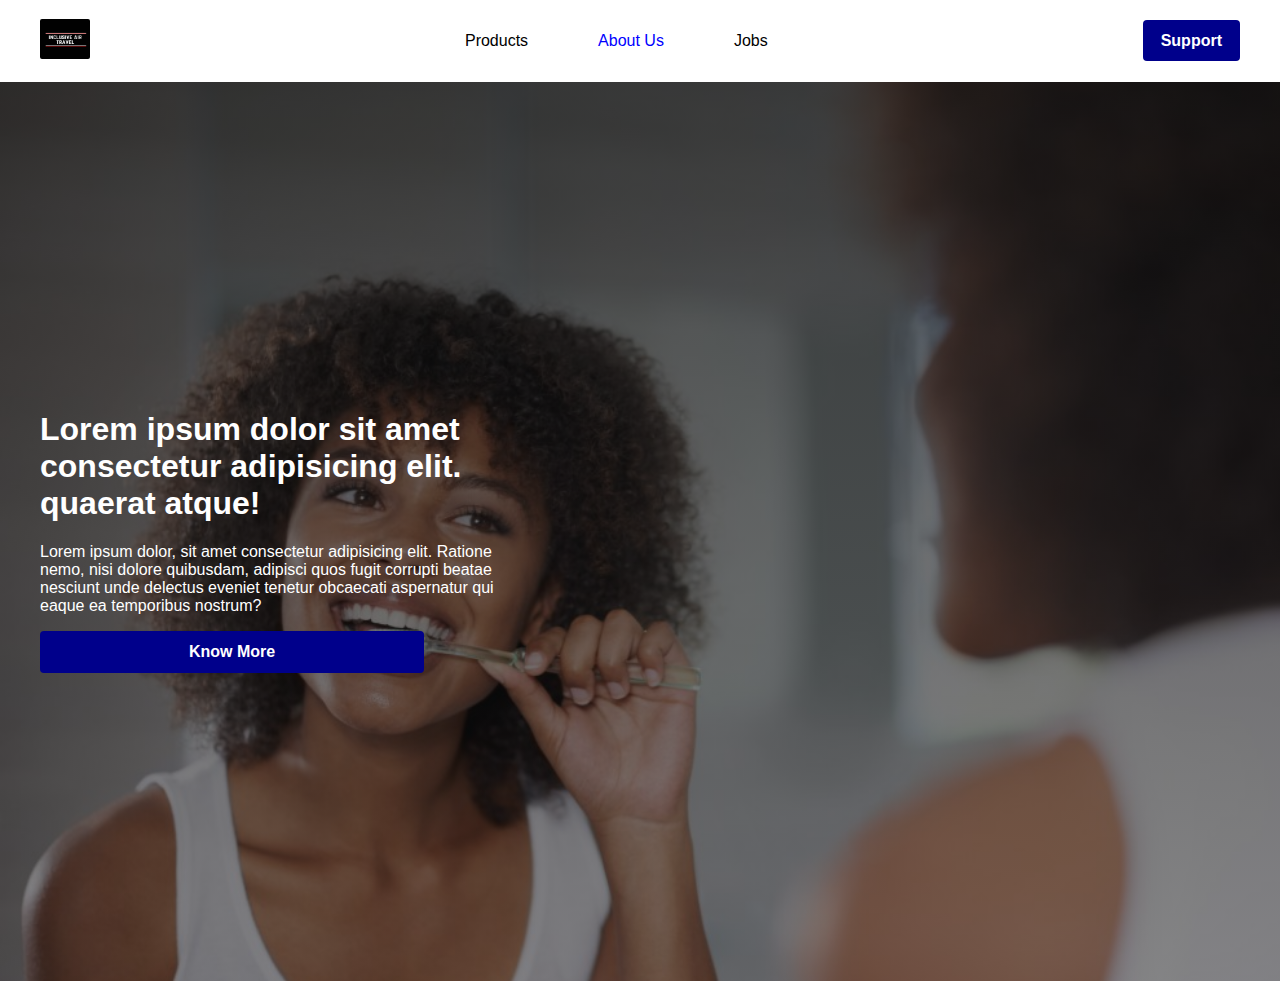
==== about.html @ 03967780 "updated" ====
<!DOCTYPE html>
<html lang="en">
  <head>
    <meta charset="UTF-8" />
    <meta name="viewport" content="width=device-width, initial-scale=1.0" />
    <title>Inclusive Fortress | About Us</title>
    <link rel="stylesheet" href="./asset/css/style.css" />
    <link
      rel="stylesheet"
      href="./asset/font/fontawesome-free-6.4.2-web/css/all.css"
    />
    <link rel="shortcut icon" href="./asset/image/0.jpeg" type="image/x-icon" />
  </head>
  <body>
    <div class="all-content">
      <nav class="">
        <div class="nav max-width">
          <div>
            <a href="./index.html">
              <img src="./asset/image/0.jpeg" alt="Inclusive fotress" />
            </a>
          </div>
          <div class="center-menu">
            <p><a href="./products.html">Products</a></p>
            <p><a href="./about.html" style="color: blue;">About Us</a></p>
            <p><a href="./jobs.html">Jobs</a></p>
          </div>
          <div>
            <a href="./support.html" class="support">Support</a>
          </div>
        </div>
      </nav>
      <div class="border"></div>
      <header class="header heade-about">
        <div class="header-text max-width">
          <div class="text">
            <h1>
              Lorem ipsum dolor sit amet consectetur adipisicing elit. quaerat
              atque!
            </h1>
            <p>
              Lorem ipsum dolor, sit amet consectetur adipisicing elit. Ratione
              nemo, nisi dolore quibusdam, adipisci quos fugit corrupti beatae
              nesciunt unde delectus eveniet tenetur obcaecati aspernatur qui
              eaque ea temporibus nostrum?
            </p>
            <div class="support-text">
              <a href="./about.html">Know More</a>
            </div>
          </div>
        </div>
      </header>
      
    </div>
  </body>
</html>
---- asset/css/style.css ----
* {
  box-sizing: border-box;
}
*::-webkit-scrollbar {
  display: none;
}

body {
  font-family: Arial, Helvetica, sans-serif;
  padding: 0;
  margin: 0;
  font-size: 16px;
}


a {
  color: black;
  text-decoration: none;
}

p,
a,
i,
h5 {
  font-size: 16px;
}

.max-width {
  max-width: 1200px;
  margin: auto;
}

nav {
  background-color: white;
  color: black;
  position: fixed;
  width: 100%;
  z-index: 1000;
}

.nav {
  padding: 16px 0px;
  display: flex;
  align-items: center;
  justify-content: space-between;
}

@media (max-width: 1200px) {
  nav {
    padding: 16px;
  }
}

.border {
  border-bottom: 1px solid rgb(228, 222, 222);
}

nav img {
  width: 50px;
  height: 40px;
  border-radius: 2px;
}

.center-menu {
  display: flex;
  gap: 70px;
}

.center-menu a:active {
  color: blueviolet;
}

.support {
  background-color: darkblue;
  color: white;
  padding: 12px 18px;
  font-weight: bold;
  border-radius: 4px;
}

.header {
  background-image: linear-gradient(
      rgba(15, 15, 15, 0.7),
      rgba(13, 13, 14, 0.5)
    ),
    url(../image/teeth.jpeg);
  height: 100vh;
  width: 100%;
  background-repeat: no-repeat;
  background-size: cover;
  background-position: center;
  margin-top: 80px;
  display: flex;
  align-items: center;
}

.header-job {
  background-image: linear-gradient(
      rgba(15, 15, 15, 0.7),
      rgba(13, 13, 14, 0.5)
    ),
    url(../image/job-header.webp);
}
.header-about {
  background-image: linear-gradient(
      rgba(15, 15, 15, 0.7),
      rgba(13, 13, 14, 0.5)
    ),
    url(../image/about-us-background.jpg);
}

/*  */
.header-container {
  position: relative;
  overflow: hidden;
  height: 100vh;
}

.header-support{
    background-image: linear-gradient(
      rgba(15, 15, 15, 0.7),
      rgba(13, 13, 14, 0.5)
    ),
    url(../image/contact.jpg);
}

.header-img-product {
  width: 400%; /* Set the width to accommodate all images */
  display: flex;
  overflow: hidden;
  animation: slide 40s linear infinite; /* Adjust the duration as needed */
}

.header-img-product img {
  flex: 1;
  width: 100%;
}

@keyframes slide {
  0% {
    transform: translateX(0);
  }
  100% {
    transform: translateX(-100%); /* Slide the width of all images */
  }
}
.why-inclusive{
    background-color: white;
    padding: 20px;
}

.header-text-product {
  position: fixed;
  top: 0;
  width: 100%;
  background: linear-gradient(rgba(0, 0, 0, 0.5), rgba(0, 0, 0, 0.5));
  padding: 20px;
  height: 100vh;
  display: flex;
  align-items: center;
}

.text-product {
  width: 40%;
  color: white;
}

/*  */
.header-text {
  color: white;
}

.text {
  width: 40%;
}

.support-text {
  background-color: darkblue;
  padding: 12px;
  width: 80%;
  font-weight: bold;
  border-radius: 4px;
  text-align: center;
}

.support-text a {
  color: white;
}

.our-product {
  text-align: center;
}

.image-describe-why {
  width: 100%;
  display: flex;
  justify-content: space-around;
}

.image-describe-why img {
  object-fit: contain;
  width: 300px;
  border-radius: 4px;
}

.see-more a {
  border-bottom: 1px solid darkblue;
}

.see-more {
  text-align: center;
}



.globe{
    display: flex;
    align-items: center;
}

.deliver-accross-globe{
    /* background-color: #f5ecfd; */
     background-image: linear-gradient(
      rgba(15, 15, 15, 0.7),
      rgba(13, 13, 14, 0.5)
    ),
    url(../image/GLOBE.jpg);
    background-position: center;
    background-repeat: no-repeat;
    height: 70vh;
    background-size: contain;
    display: flex;
}

.country{
    display: flex;
    justify-content: end;
    padding: 20px;
    width: auto;
}

.text-home{
    margin: auto;
    background: linear-gradient(rgba(235, 243, 251 ,.3), rgb(235 ,243 ,251 ,.5));
    padding: 13px;
}
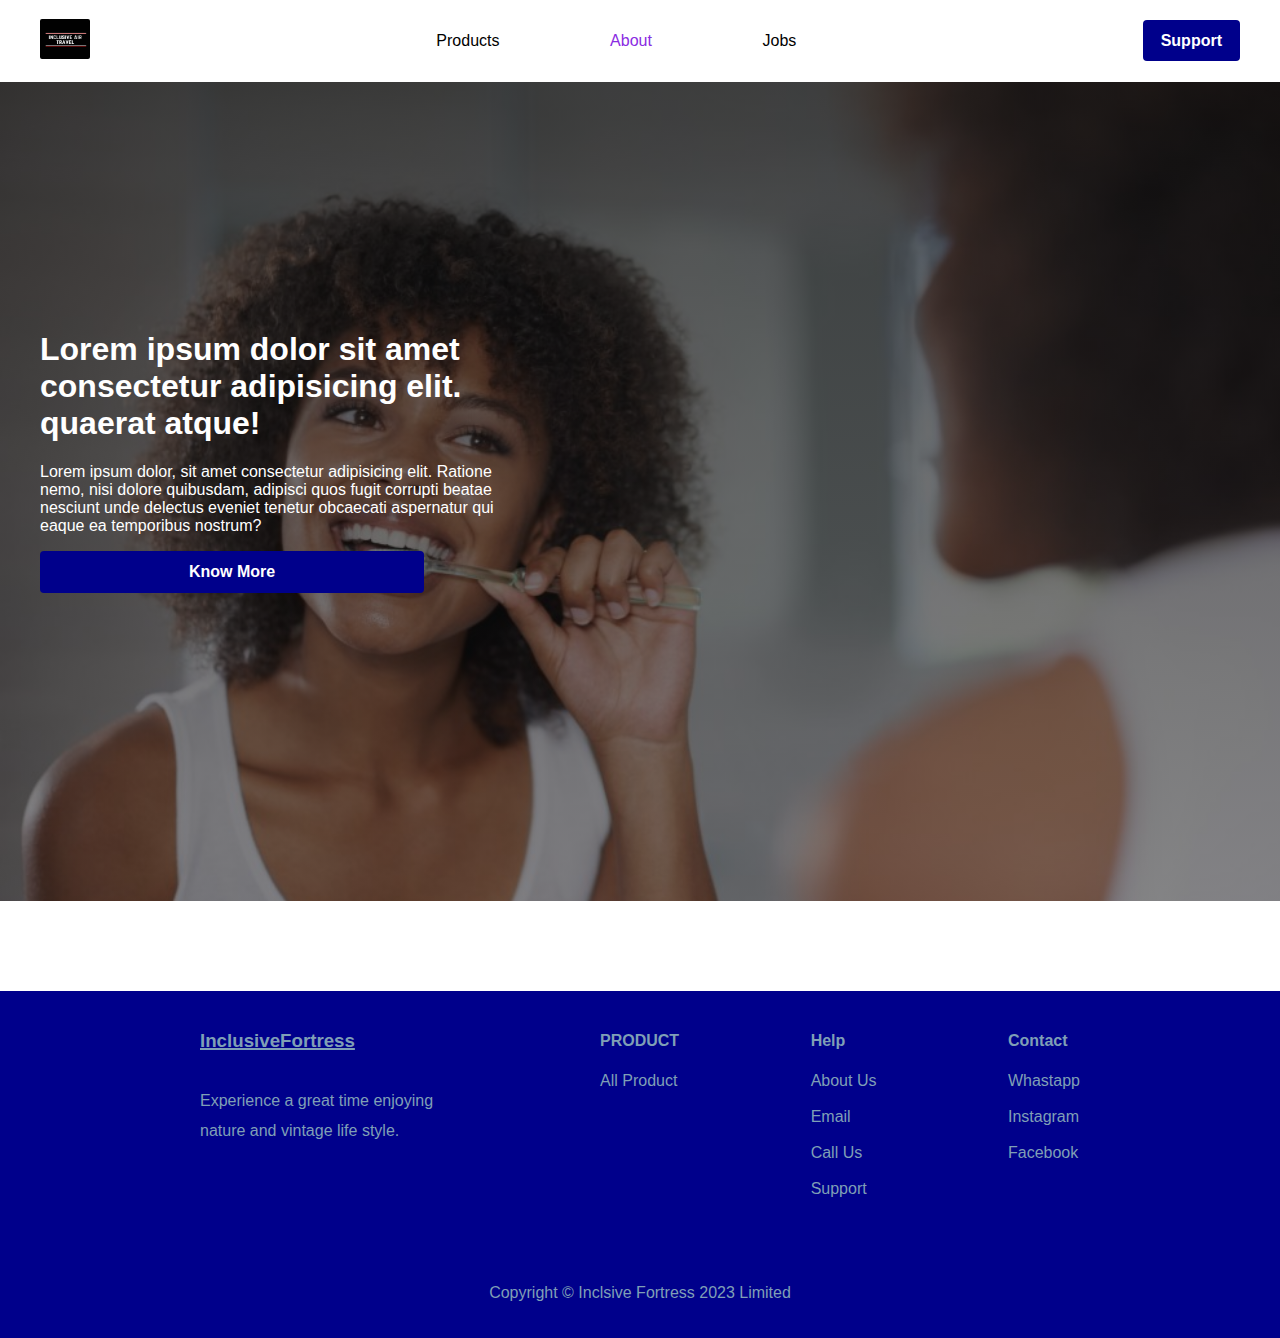
==== commit a3d58d79: "updated" ====
--- a/about.html
+++ b/about.html
@@ -15,21 +15,50 @@
     <div class="all-content">
       <nav class="">
         <div class="nav max-width">
-          <div>
+         <div >
             <a href="./index.html">
               <img src="./asset/image/0.jpeg" alt="Inclusive fotress" />
             </a>
           </div>
           <div class="center-menu">
             <p><a href="./products.html">Products</a></p>
-            <p><a href="./about.html" style="color: blue;">About Us</a></p>
+            <p><a href="./about.html" style="color: blueviolet;">About</a></p>
             <p><a href="./jobs.html">Jobs</a></p>
           </div>
           <div>
-            <a href="./support.html" class="support">Support</a>
+            <a href="./support.html" class="support" >Support</a>
           </div>
         </div>
       </nav>
+
+      <div class="mobile-header">
+          <div >
+            <a href="./index.html">
+              <img src="./asset/image/0.jpeg" alt="Inclusive fotress" />
+            </a>
+          </div>
+          <span class="fa-solid fa-bars bar"></span>
+      </div>
+      <div class="mobile-nav">
+         <div class="nav-home-cancel">
+          <div >
+            <a href="./index.html">
+              <img src="./asset/image/0.jpeg" alt="Inclusive fotress" />
+            </a>
+          </div>
+          <span class="fa-solid fa-x cancel"></span>
+          </div>
+         <div class="mobile-center-nav">
+            <p><a href="./products.html">Products</a></p>
+            <p><a href="./about.html">About</a></p>
+            <p><a href="./jobs.html">Jobs</a></p>
+        </div>
+        <div class="mobile-support-btn">
+           <a href="./support.html" class="mobile-support">Support</a>
+        </div>
+      </div>
+      </div>
+
       <div class="border"></div>
       <header class="header heade-about">
         <div class="header-text max-width">
@@ -52,5 +81,58 @@
       </header>
       
     </div>
+
+
+    <!-- this is where you can start working from -->
+    <!-- footer -->
+
+    <footer>
+
+                <div class="footer max-width">
+                    <div class="footer1">
+                        <div class="join">
+                            <h3>Inclusive</h3>
+                            <h3 class="color">Fortress</h3>
+                        </div>
+                        <p>Experience a great time enjoying nature and vintage life style.</p>
+                    </div>
+
+                    <div class="footer2">
+                        <div class="footer-home">
+                            <h4>PRODUCT</h4>
+                            <a href="./products.html">All Product</a>
+                            
+                        </div>
+
+                        <div class="footer-company">
+                            <h4>Help</h4>
+                            <a href="./about.html">About Us</a><br>
+                            <a href="mailto:inclusivefortress@gmail.com">Email</a>
+                            <br>
+                            <a href="tel:+2349031594924">Call Us</a>
+                            <br>
+                            <a href="./support.html">Support</a>
+                        </div>
+
+                        <div class="footer-help">
+                          <h4>Contact</h4>
+                            <a href="https://wa.me/+2348026897080">Whastapp</a>
+                            <br>
+                            <a href="https://www.instagram.com/inclusivefortresslimited">Instagram</a>
+                            <br>
+                            <a href="https://www.facebook.com/profile.php?id=61550619932590&mibextid=ZbWKwL">Facebook</a>
+                            <br>
+                        </div>
+                    </div>
+
+                </div>
+
+                <div class="social-footer">
+                    <p>Copyright © Inclsive Fortress 2023 Limited</p>
+                </div>
+
+        </div>
+    </footer>
+    <script src="./asset/js/app.js"></script>
   </body>
 </html>
--- a/asset/css/style.css
+++ b/asset/css/style.css
@@ -11,7 +11,6 @@
   margin: 0;
   font-size: 16px;
 }
-
 
 a {
   color: black;
@@ -45,10 +44,22 @@
   justify-content: space-between;
 }
 
-@media (max-width: 1200px) {
-  nav {
-    padding: 16px;
-  }
+.mobile-header {
+  display: flex;
+  align-items: center;
+  justify-content: space-between;
+  padding: 16px;
+  display: none;
+}
+
+.mobile-header img {
+  width: 40px;
+  height: 30px;
+}
+
+.mobile-header span {
+  font-size: 30px;
+  cursor: pointer;
 }
 
 .border {
@@ -61,9 +72,40 @@
   border-radius: 2px;
 }
 
+.nav-home-cancel img {
+  width: 40px;
+  height: 40px;
+}
+
+.cancel {
+  cursor: pointer;
+  font-size: 30px;
+  color: white;
+}
+
+.nav-home-cancel {
+  display: flex;
+  align-items: center;
+  justify-content: space-between;
+}
+
+.mobile-center-nav {
+  text-align: center;
+  line-height: 5;
+}
+
+.mobile-support-btn {
+  background-color: white;
+  color: black;
+  padding: 12px;
+  text-align: center;
+  font-weight: bold;
+}
+
 .center-menu {
   display: flex;
-  gap: 70px;
+  width: 30%;
+  justify-content: space-between;
 }
 
 .center-menu a:active {
@@ -89,7 +131,7 @@
   background-repeat: no-repeat;
   background-size: cover;
   background-position: center;
-  margin-top: 80px;
+  /* margin-top: 80px; */
   display: flex;
   align-items: center;
 }
@@ -116,8 +158,8 @@
   height: 100vh;
 }
 
-.header-support{
-    background-image: linear-gradient(
+.header-support {
+  background-image: linear-gradient(
       rgba(15, 15, 15, 0.7),
       rgba(13, 13, 14, 0.5)
     ),
@@ -125,7 +167,7 @@
 }
 
 .header-img-product {
-  width: 400%; /* Set the width to accommodate all images */
+  width: 400%;
   display: flex;
   overflow: hidden;
   animation: slide 40s linear infinite; /* Adjust the duration as needed */
@@ -144,13 +186,13 @@
     transform: translateX(-100%); /* Slide the width of all images */
   }
 }
-.why-inclusive{
-    background-color: white;
-    padding: 20px;
+.why-inclusive {
+  background-color: white;
+  padding: 20px;
 }
 
 .header-text-product {
-  position: fixed;
+  position: absolute;
   top: 0;
   width: 100%;
   background: linear-gradient(rgba(0, 0, 0, 0.5), rgba(0, 0, 0, 0.5));
@@ -172,6 +214,10 @@
 
 .text {
   width: 40%;
+}
+
+.mobile-nav{
+  display: none;
 }
 
 .support-text {
@@ -211,36 +257,196 @@
   text-align: center;
 }
 
-
-
-.globe{
-    display: flex;
-    align-items: center;
-}
-
-.deliver-accross-globe{
-    /* background-color: #f5ecfd; */
-     background-image: linear-gradient(
+.globe {
+  display: flex;
+  align-items: center;
+}
+
+.deliver-accross-globe {
+  /* background-color: #f5ecfd; */
+  background-image: linear-gradient(
       rgba(15, 15, 15, 0.7),
       rgba(13, 13, 14, 0.5)
     ),
     url(../image/GLOBE.jpg);
-    background-position: center;
-    background-repeat: no-repeat;
-    height: 70vh;
-    background-size: contain;
+  background-position: center;
+  background-repeat: no-repeat;
+  height: 70vh;
+  background-size: contain;
+  display: flex;
+}
+
+.country {
+  display: flex;
+  justify-content: end;
+  padding: 20px;
+  width: auto;
+}
+
+.text-home {
+  margin: auto;
+  background: linear-gradient(
+    rgba(235, 243, 251, 0.3),
+    rgb(235, 243, 251, 0.5)
+  );
+  padding: 13px;
+}
+
+/* footer */
+footer {
+  padding: 20px;
+  background-color: darkblue;
+  margin-top: 90px;
+  color: #7f9fb6;
+}
+
+footer a {
+  color: #7f9fb6;
+}
+
+.join {
+  display: flex;
+}
+
+.join h3 {
+  text-decoration: underline 2px;
+}
+
+.footer1 {
+  width: 20%;
+}
+
+.footer1 p {
+  line-height: 30px;
+}
+
+.footer-home {
+  display: flex;
+  flex-direction: column;
+}
+
+.footer-company {
+  display: flex;
+  flex-direction: column;
+}
+
+.footer-help {
+  display: flex;
+  flex-direction: column;
+}
+
+.footer2 {
+  display: flex;
+  width: 40%;
+  justify-content: space-between;
+}
+
+.footer {
+  display: flex;
+  justify-content: space-evenly;
+}
+
+.socio-footer {
+  width: 15%;
+  display: flex;
+  justify-content: space-between;
+}
+
+img {
+  transition: all 1s ease-in-out;
+}
+
+img:hover {
+  transform: scale(1.1);
+}
+
+.social-footer {
+  display: flex;
+  justify-content: center;
+  margin-top: 70px;
+  align-items: center;
+  flex-direction: column;
+}
+
+.social-footer a span {
+  color: #ebb583;
+}
+
+@media (max-width: 991px) {
+  .footer1 p {
+    text-align: center;
+  }
+  .footer {
+    flex-direction: column;
+    align-items: center;
+    justify-content: space-between;
+  }
+
+  .footer2 {
+    width: 100%;
+    justify-content: space-evenly;
+  }
+
+  .footer1 {
+    width: 100%;
+    align-items: center;
     display: flex;
-}
-
-.country{
+    flex-direction: column;
+  }
+
+  .socio-footer {
+    width: 20%;
+  }
+
+  .mobile-nav {
+    background-color: blueviolet;
+    padding: 16px;
+    height: 100vh;
+    position: fixed;
+    width: 100%;
+    z-index: 1000;
+    top: 0;
+    display: none;
+  }
+
+  nav {
+    display: none;
+  }
+
+  .mobile-header {
     display: flex;
-    justify-content: end;
-    padding: 20px;
-    width: auto;
-}
-
-.text-home{
-    margin: auto;
-    background: linear-gradient(rgba(235, 243, 251 ,.3), rgb(235 ,243 ,251 ,.5));
-    padding: 13px;
-}+  }
+
+  .text,
+  .text-home,
+  .text-product {
+    width: 100%;
+    padding: 6px;
+  }
+
+  .image-describe-why img {
+    width: 100%;
+  }
+
+  .image-describe-why {
+    display: flex;
+    justify-content: center;
+    flex-direction: column;
+    gap: 16px;
+  }
+
+  .header{
+    height: auto;
+    padding: 6px;
+  }
+  .header-img-product{
+    /* display: none; */
+    animation: slide 10s linear infinite;
+  }
+}
+
+@media (max-width: 1200px) {
+  nav {
+    padding: 16px;
+  }
+}
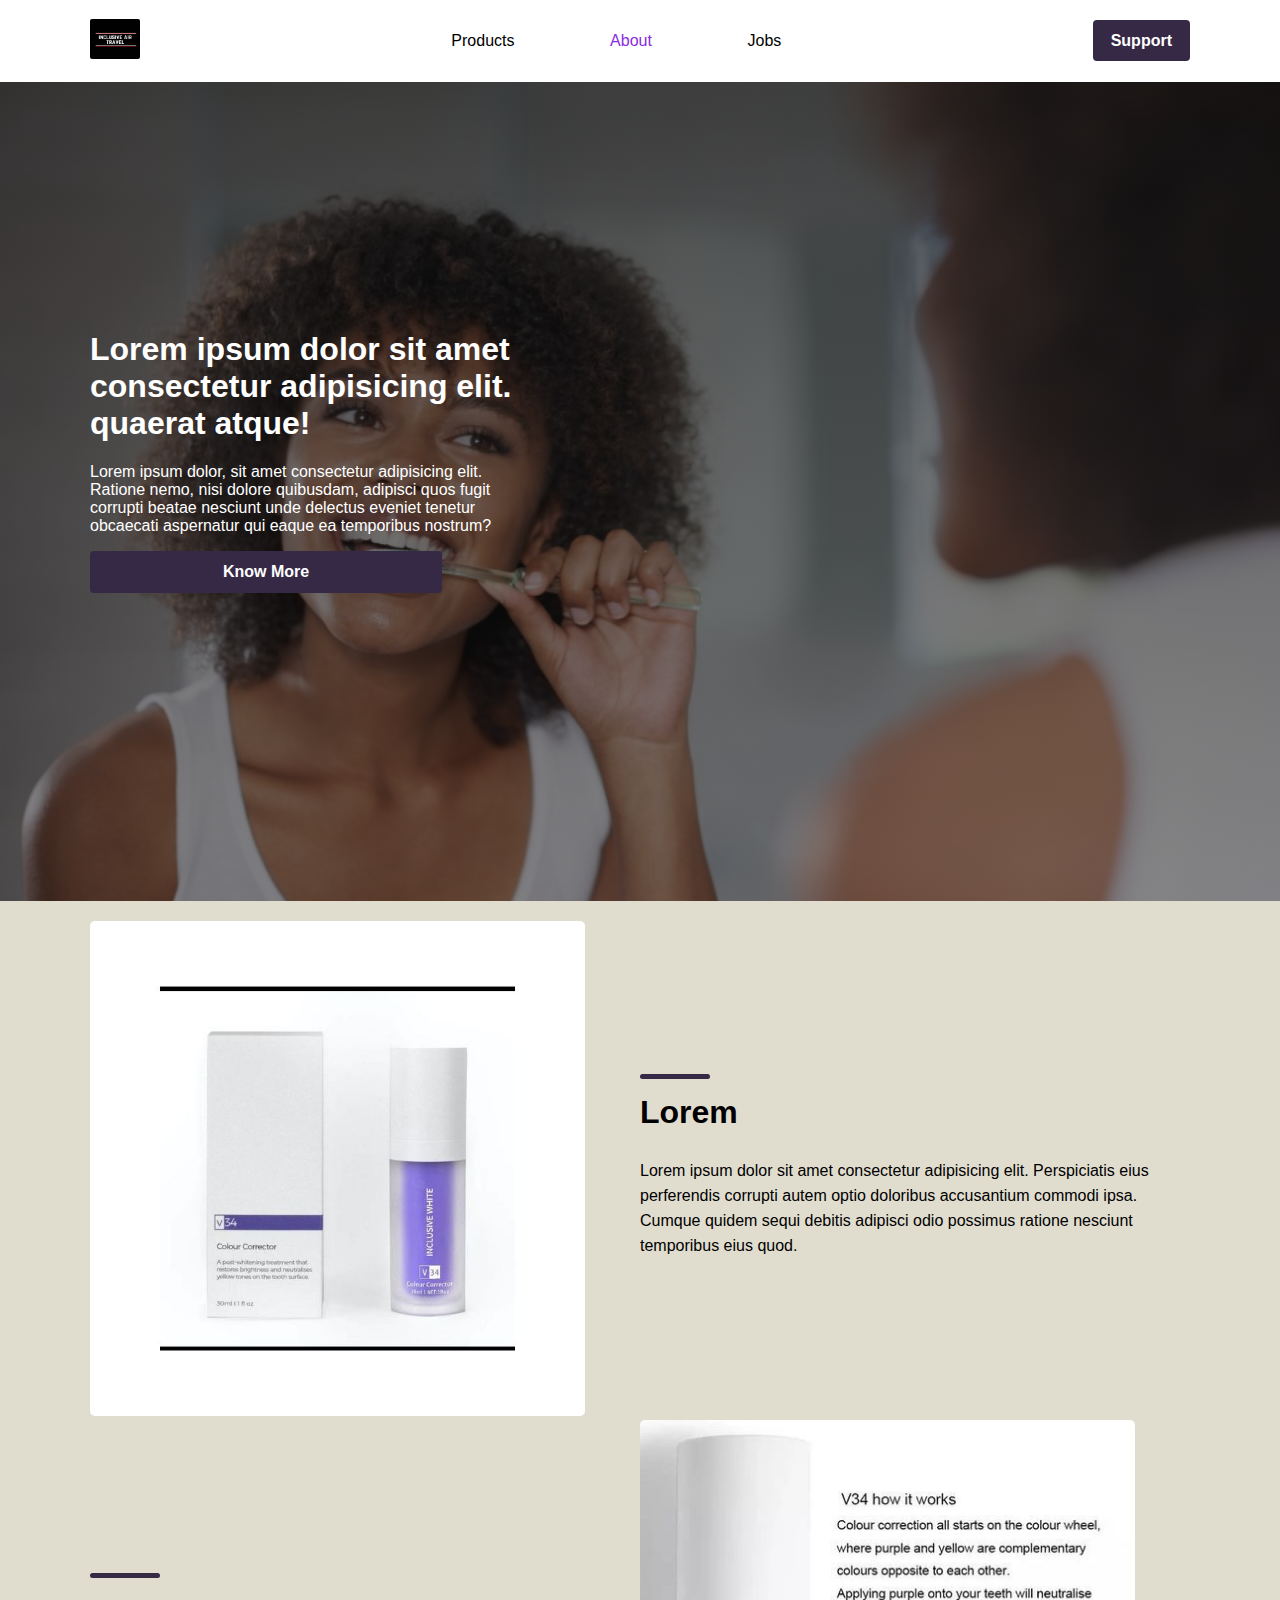
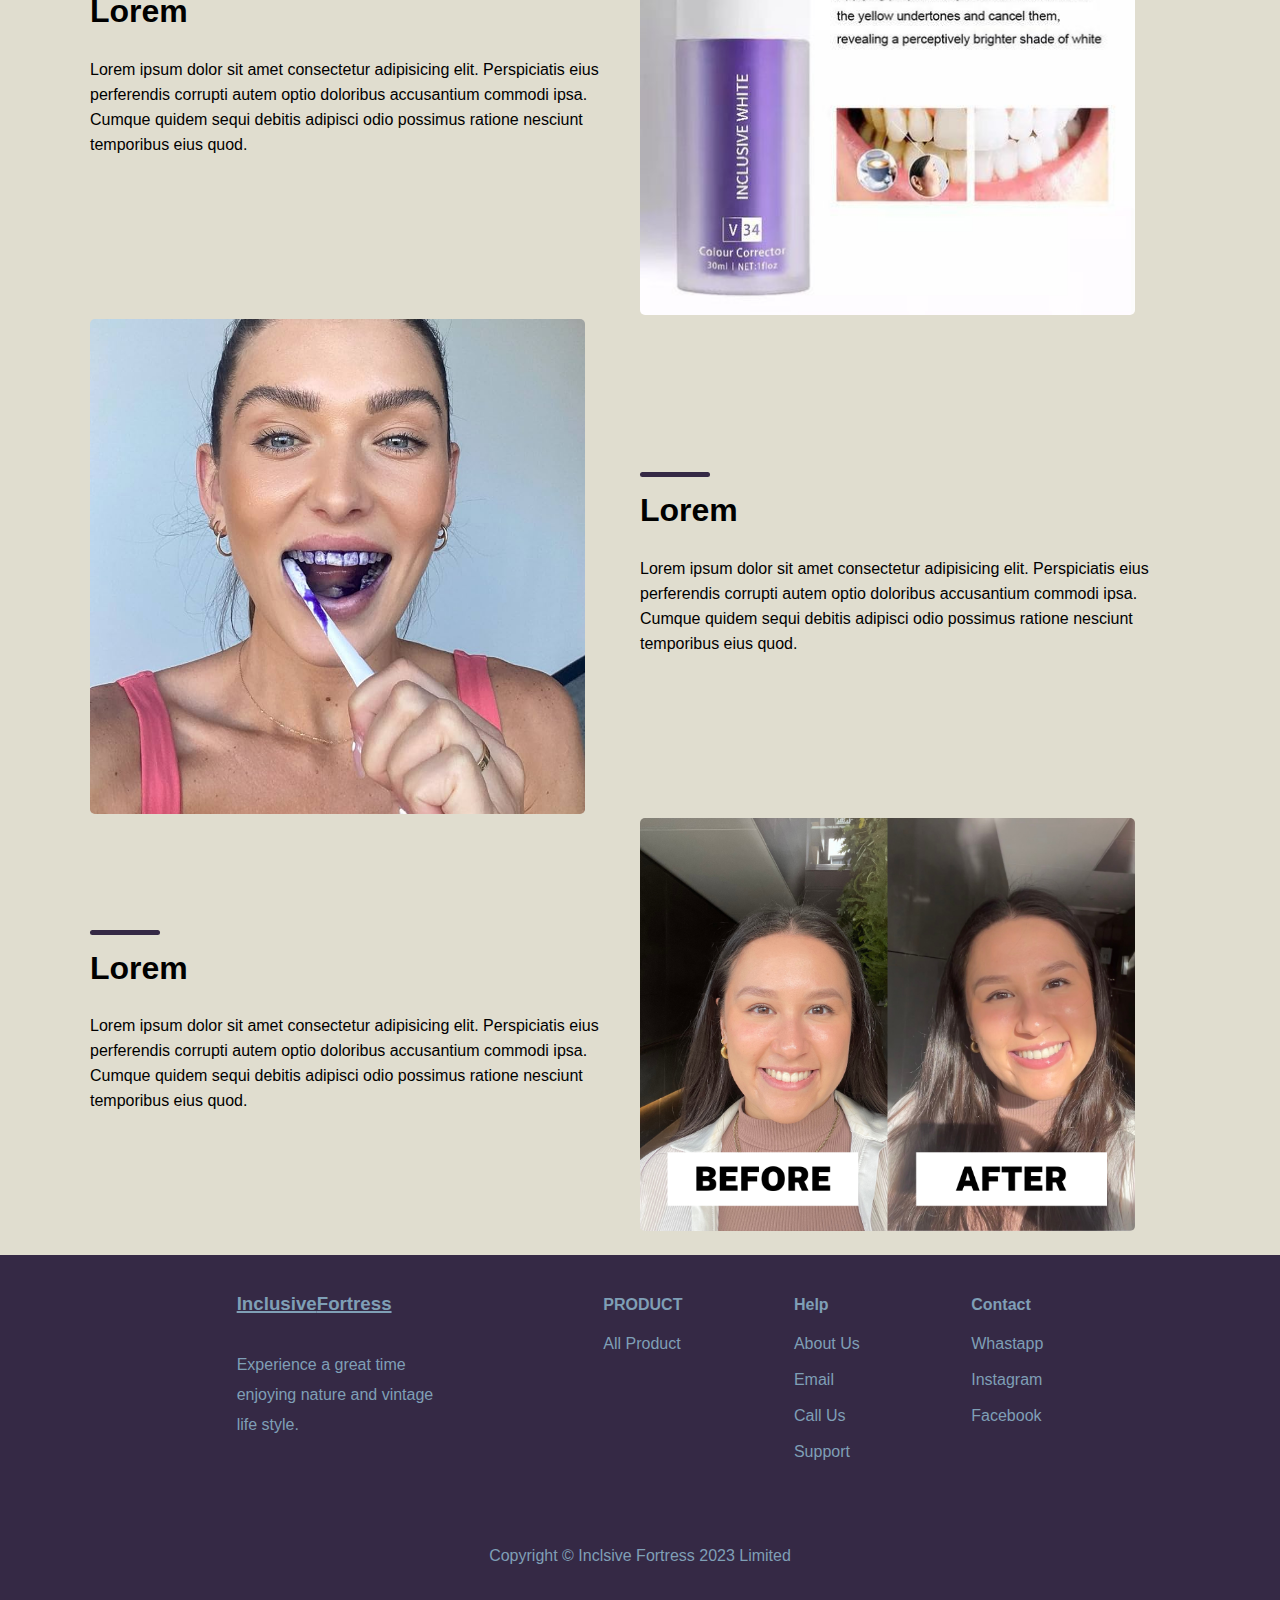
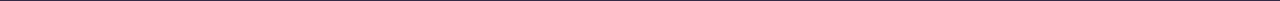
==== commit b9d4433c: "Merge pull request #7 from Somtochukwu21/master" ====
--- a/about.html
+++ b/about.html
@@ -1,138 +1,196 @@
 <!DOCTYPE html>
 <html lang="en">
-  <head>
-    <meta charset="UTF-8" />
-    <meta name="viewport" content="width=device-width, initial-scale=1.0" />
-    <title>Inclusive Fortress | About Us</title>
-    <link rel="stylesheet" href="./asset/css/style.css" />
-    <link
-      rel="stylesheet"
-      href="./asset/font/fontawesome-free-6.4.2-web/css/all.css"
-    />
-    <link rel="shortcut icon" href="./asset/image/0.jpeg" type="image/x-icon" />
-  </head>
-  <body>
-    <div class="all-content">
-      <nav class="">
-        <div class="nav max-width">
-         <div >
-            <a href="./index.html">
-              <img src="./asset/image/0.jpeg" alt="Inclusive fotress" />
-            </a>
-          </div>
-          <div class="center-menu">
-            <p><a href="./products.html">Products</a></p>
-            <p><a href="./about.html" style="color: blueviolet;">About</a></p>
-            <p><a href="./jobs.html">Jobs</a></p>
-          </div>
-          <div>
-            <a href="./support.html" class="support" >Support</a>
-          </div>
+
+<head>
+  <meta charset="UTF-8" />
+  <meta name="viewport" content="width=device-width, initial-scale=1.0" />
+  <title>Inclusive Fortress | About Us</title>
+  <link rel="stylesheet" href="./asset/css/style.css" />
+  <link rel="stylesheet" href="./asset/css/products.css" />
+  <link rel="stylesheet" href="./asset/font/fontawesome-free-6.4.2-web/css/all.css" />
+  <link rel="shortcut icon" href="./asset/image/0.jpeg" type="image/x-icon" />
+</head>
+
+<body>
+  <div class="all-content">
+    <nav class="">
+      <div class="nav max-width">
+        <div>
+          <a href="./index.html">
+            <img src="./asset/image/0.jpeg" alt="Inclusive fotress" />
+          </a>
         </div>
-      </nav>
-
-      <div class="mobile-header">
-          <div >
-            <a href="./index.html">
-              <img src="./asset/image/0.jpeg" alt="Inclusive fotress" />
-            </a>
-          </div>
-          <span class="fa-solid fa-bars bar"></span>
-      </div>
-      <div class="mobile-nav">
-         <div class="nav-home-cancel">
-          <div >
-            <a href="./index.html">
-              <img src="./asset/image/0.jpeg" alt="Inclusive fotress" />
-            </a>
-          </div>
-          <span class="fa-solid fa-x cancel"></span>
-          </div>
-         <div class="mobile-center-nav">
-            <p><a href="./products.html">Products</a></p>
-            <p><a href="./about.html">About</a></p>
-            <p><a href="./jobs.html">Jobs</a></p>
+        <div class="center-menu">
+          <p><a href="./products.html">Products</a></p>
+          <p><a href="./about.html" style="color: blueviolet;">About</a></p>
+          <p><a href="./jobs.html">Jobs</a></p>
         </div>
-        <div class="mobile-support-btn">
-           <a href="./support.html" class="mobile-support">Support</a>
+        <div>
+          <a href="./support.html" class="support">Support</a>
         </div>
       </div>
+    </nav>
+
+    <div class="mobile-header">
+      <div>
+        <a href="./index.html">
+          <img src="./asset/image/0.jpeg" alt="Inclusive fotress" />
+        </a>
+      </div>
+      <span class="fa-solid fa-bars bar"></span>
+    </div>
+    <div class="mobile-nav">
+      <div class="nav-home-cancel">
+        <div>
+          <a href="./index.html">
+            <img src="./asset/image/0.jpeg" alt="Inclusive fotress" />
+          </a>
+        </div>
+        <span class="fa-solid fa-x cancel"></span>
+      </div>
+      <div class="mobile-center-nav">
+        <p><a href="./products.html">Products</a></p>
+        <p><a href="./about.html">About</a></p>
+        <p><a href="./jobs.html">Jobs</a></p>
+      </div>
+      <div class="mobile-support-btn">
+        <a href="./support.html" class="mobile-support">Support</a>
+      </div>
+    </div>
+  </div>
+
+  <div class="border"></div>
+  <header class="header heade-about">
+    <div class="header-text max-width">
+      <div class="text">
+        <h1>
+          Lorem ipsum dolor sit amet consectetur adipisicing elit. quaerat
+          atque!
+        </h1>
+        <p>
+          Lorem ipsum dolor, sit amet consectetur adipisicing elit. Ratione
+          nemo, nisi dolore quibusdam, adipisci quos fugit corrupti beatae
+          nesciunt unde delectus eveniet tenetur obcaecati aspernatur qui
+          eaque ea temporibus nostrum?
+        </p>
+        <div class="support-text">
+          <a href="./about.html">Know More</a>
+        </div>
+      </div>
+    </div>
+  </header>
+
+  </div>
+
+  <main class="product-content-wrapper">
+    <div class="max-width flex-up">
+
+      <section class=" product-content-1">
+        <div class="product-image"><img src="./asset/image/2.jpg" width="100px" height="100px"></div>
+        <div class="product-descr">
+          <div class="product-title-wrapper">
+            <h2 class="product-title">Lorem</h2>
+            <div class="product-div"></div>
+          </div>
+          <p>Lorem ipsum dolor sit amet consectetur adipisicing elit. Perspiciatis eius perferendis corrupti autem optio
+            doloribus accusantium commodi ipsa. Cumque quidem sequi debitis adipisci odio possimus ratione nesciunt
+            temporibus eius quod.</p>
+        </div>
+      </section>
+
+      <section class="product-content-1 change-order">
+        <div class="product-descr">
+          <div class="product-title-wrapper">
+            <h2 class="product-title">Lorem</h2>
+            <div class="product-div"></div>
+          </div>
+          <p>Lorem ipsum dolor sit amet consectetur adipisicing elit. Perspiciatis eius perferendis corrupti autem optio
+            doloribus accusantium commodi ipsa. Cumque quidem sequi debitis adipisci odio possimus ratione nesciunt
+            temporibus eius quod.</p>
+    
+        </div>
+        <div class="product-image"><img src="./asset/image/1.jpg" width="100px" height="100px"></div>
+      </section>
+
+      <section class=" product-content-1">
+        <div class="product-image"><img src="./asset/image/3.jpg" width="100px" height="100px"></div>
+        <div class="product-descr">
+          <div class="product-title-wrapper">
+            <h2 class="product-title">Lorem</h2>
+            <div class="product-div"></div>
+          </div>
+          <p>Lorem ipsum dolor sit amet consectetur adipisicing elit. Perspiciatis eius perferendis corrupti autem optio
+            doloribus accusantium commodi ipsa. Cumque quidem sequi debitis adipisci odio possimus ratione nesciunt
+            temporibus eius quod.</p>
+    
+        </div>
+      </section>
+
+      <section class=" product-content-1 change-order">
+        <div class="product-descr">
+          <div class="product-title-wrapper">
+            <h2 class="product-title">Lorem</h2>
+            <div class="product-div"></div>
+          </div>
+          <p>Lorem ipsum dolor sit amet consectetur adipisicing elit. Perspiciatis eius perferendis corrupti autem optio
+            doloribus accusantium commodi ipsa. Cumque quidem sequi debitis adipisci odio possimus ratione nesciunt
+            temporibus eius quod.</p>
+    
+        </div>
+        <div class="product-image"><img src="./asset/image/4.png" width="100px" height="100px"></div>
+      </section>
+    </div>
+  </main>
+  <!-- footer -->
+
+  <footer>
+
+    <div class="footer max-width">
+      <div class="footer1">
+        <div class="join">
+          <h3>Inclusive</h3>
+          <h3 class="color">Fortress</h3>
+        </div>
+        <p>Experience a great time enjoying nature and vintage life style.</p>
       </div>
 
-      <div class="border"></div>
-      <header class="header heade-about">
-        <div class="header-text max-width">
-          <div class="text">
-            <h1>
-              Lorem ipsum dolor sit amet consectetur adipisicing elit. quaerat
-              atque!
-            </h1>
-            <p>
-              Lorem ipsum dolor, sit amet consectetur adipisicing elit. Ratione
-              nemo, nisi dolore quibusdam, adipisci quos fugit corrupti beatae
-              nesciunt unde delectus eveniet tenetur obcaecati aspernatur qui
-              eaque ea temporibus nostrum?
-            </p>
-            <div class="support-text">
-              <a href="./about.html">Know More</a>
-            </div>
-          </div>
+      <div class="footer2">
+        <div class="footer-home">
+          <h4>PRODUCT</h4>
+          <a href="./products.html">All Product</a>
+
         </div>
-      </header>
-      
+
+        <div class="footer-company">
+          <h4>Help</h4>
+          <a href="./about.html">About Us</a><br>
+          <a href="mailto:inclusivefortress@gmail.com">Email</a>
+          <br>
+          <a href="tel:+2349031594924">Call Us</a>
+          <br>
+          <a href="./support.html">Support</a>
+        </div>
+
+        <div class="footer-help">
+          <h4>Contact</h4>
+          <a href="https://wa.me/+2348026897080">Whastapp</a>
+          <br>
+          <a href="https://www.instagram.com/inclusivefortresslimited">Instagram</a>
+          <br>
+          <a href="https://www.facebook.com/profile.php?id=61550619932590&mibextid=ZbWKwL">Facebook</a>
+          <br>
+        </div>
+      </div>
+
     </div>
 
+    <div class="social-footer">
+      <p>Copyright © Inclsive Fortress 2023 Limited</p>
+    </div>
 
-    <!-- this is where you can start working from -->
-    <!-- footer -->
+    </div>
+  </footer>
+  <script src="./asset/js/app.js"></script>
+</body>
 
-    <footer>
-
-                <div class="footer max-width">
-                    <div class="footer1">
-                        <div class="join">
-                            <h3>Inclusive</h3>
-                            <h3 class="color">Fortress</h3>
-                        </div>
-                        <p>Experience a great time enjoying nature and vintage life style.</p>
-                    </div>
-
-                    <div class="footer2">
-                        <div class="footer-home">
-                            <h4>PRODUCT</h4>
-                            <a href="./products.html">All Product</a>
-                            
-                        </div>
-
-                        <div class="footer-company">
-                            <h4>Help</h4>
-                            <a href="./about.html">About Us</a><br>
-                            <a href="mailto:inclusivefortress@gmail.com">Email</a>
-                            <br>
-                            <a href="tel:+2349031594924">Call Us</a>
-                            <br>
-                            <a href="./support.html">Support</a>
-                        </div>
-
-                        <div class="footer-help">
-                          <h4>Contact</h4>
-                            <a href="https://wa.me/+2348026897080">Whastapp</a>
-                            <br>
-                            <a href="https://www.instagram.com/inclusivefortresslimited">Instagram</a>
-                            <br>
-                            <a href="https://www.facebook.com/profile.php?id=61550619932590&mibextid=ZbWKwL">Facebook</a>
-                            <br>
-                        </div>
-                    </div>
-
-                </div>
-
-                <div class="social-footer">
-                    <p>Copyright © Inclsive Fortress 2023 Limited</p>
-                </div>
-
-        </div>
-    </footer>
-    <script src="./asset/js/app.js"></script>
-  </body>
-</html>
+</html>--- a/asset/css/style.css
+++ b/asset/css/style.css
@@ -1,9 +1,12 @@
 * {
   box-sizing: border-box;
 }
+
 *::-webkit-scrollbar {
   display: none;
 }
+
+/* #A393BF try this on  active links */
 
 body {
   font-family: Arial, Helvetica, sans-serif;
@@ -25,7 +28,7 @@
 }
 
 .max-width {
-  max-width: 1200px;
+  max-width: 1100px;
   margin: auto;
 }
 
@@ -113,7 +116,7 @@
 }
 
 .support {
-  background-color: darkblue;
+  background-color: #352945;
   color: white;
   padding: 12px 18px;
   font-weight: bold;
@@ -121,10 +124,8 @@
 }
 
 .header {
-  background-image: linear-gradient(
-      rgba(15, 15, 15, 0.7),
-      rgba(13, 13, 14, 0.5)
-    ),
+  background-image: linear-gradient(rgba(15, 15, 15, 0.7),
+      rgba(13, 13, 14, 0.5)),
     url(../image/teeth.jpeg);
   height: 100vh;
   width: 100%;
@@ -137,17 +138,14 @@
 }
 
 .header-job {
-  background-image: linear-gradient(
-      rgba(15, 15, 15, 0.7),
-      rgba(13, 13, 14, 0.5)
-    ),
+  background-image: linear-gradient(rgba(15, 15, 15, 0.7),
+      rgba(13, 13, 14, 0.5)),
     url(../image/job-header.webp);
 }
+
 .header-about {
-  background-image: linear-gradient(
-      rgba(15, 15, 15, 0.7),
-      rgba(13, 13, 14, 0.5)
-    ),
+  background-image: linear-gradient(rgba(15, 15, 15, 0.7),
+      rgba(13, 13, 14, 0.5)),
     url(../image/about-us-background.jpg);
 }
 
@@ -159,10 +157,8 @@
 }
 
 .header-support {
-  background-image: linear-gradient(
-      rgba(15, 15, 15, 0.7),
-      rgba(13, 13, 14, 0.5)
-    ),
+  background-image: linear-gradient(rgba(15, 15, 15, 0.7),
+      rgba(13, 13, 14, 0.5)),
     url(../image/contact.jpg);
 }
 
@@ -170,7 +166,8 @@
   width: 400%;
   display: flex;
   overflow: hidden;
-  animation: slide 40s linear infinite; /* Adjust the duration as needed */
+  animation: slide 40s linear infinite;
+  /* Adjust the duration as needed */
 }
 
 .header-img-product img {
@@ -182,10 +179,13 @@
   0% {
     transform: translateX(0);
   }
+
   100% {
-    transform: translateX(-100%); /* Slide the width of all images */
-  }
-}
+    transform: translateX(-100%);
+    /* Slide the width of all images */
+  }
+}
+
 .why-inclusive {
   background-color: white;
   padding: 20px;
@@ -216,12 +216,12 @@
   width: 40%;
 }
 
-.mobile-nav{
+.mobile-nav {
   display: none;
 }
 
 .support-text {
-  background-color: darkblue;
+  background-color: #352945;
   padding: 12px;
   width: 80%;
   font-weight: bold;
@@ -250,7 +250,7 @@
 }
 
 .see-more a {
-  border-bottom: 1px solid darkblue;
+  border-bottom: 1px solid #352945;
 }
 
 .see-more {
@@ -264,10 +264,8 @@
 
 .deliver-accross-globe {
   /* background-color: #f5ecfd; */
-  background-image: linear-gradient(
-      rgba(15, 15, 15, 0.7),
-      rgba(13, 13, 14, 0.5)
-    ),
+  background-image: linear-gradient(rgba(15, 15, 15, 0.7),
+      rgba(13, 13, 14, 0.5)),
     url(../image/GLOBE.jpg);
   background-position: center;
   background-repeat: no-repeat;
@@ -285,10 +283,8 @@
 
 .text-home {
   margin: auto;
-  background: linear-gradient(
-    rgba(235, 243, 251, 0.3),
-    rgb(235, 243, 251, 0.5)
-  );
+  background: linear-gradient(rgba(235, 243, 251, 0.3),
+      rgb(235, 243, 251, 0.5));
   padding: 13px;
 }
 
@@ -296,7 +292,8 @@
 footer {
   padding: 20px;
   background-color: darkblue;
-  margin-top: 90px;
+  padding: 20px;
+  background-color: #352945;
   color: #7f9fb6;
 }
 
@@ -359,6 +356,7 @@
 img:hover {
   transform: scale(1.1);
 }
+
 
 .social-footer {
   display: flex;
@@ -376,6 +374,7 @@
   .footer1 p {
     text-align: center;
   }
+
   .footer {
     flex-direction: column;
     align-items: center;
@@ -399,7 +398,7 @@
   }
 
   .mobile-nav {
-    background-color: blueviolet;
+    background-color: #352945;
     padding: 16px;
     height: 100vh;
     position: fixed;
@@ -409,6 +408,10 @@
     display: none;
   }
 
+  .mobile-center-nav p a {
+    color: white;
+  }
+
   nav {
     display: none;
   }
@@ -435,11 +438,12 @@
     gap: 16px;
   }
 
-  .header{
+  .header {
     height: auto;
     padding: 6px;
   }
-  .header-img-product{
+
+  .header-img-product {
     /* display: none; */
     animation: slide 10s linear infinite;
   }
@@ -449,4 +453,4 @@
   nav {
     padding: 16px;
   }
-}
+}--- a/asset/css/products.css
+++ b/asset/css/products.css
@@ -0,0 +1,96 @@
+.product-content-wrapper {
+  background: #E0DDCF;
+  height: 100%;
+  padding: 40px 0px;
+  width: 100%;
+  padding: 20px;
+}
+
+.product-content-1 {
+  display: flex;
+  flex-flow: column;
+  flex-wrap: wrap;
+  justify-content: space-between;
+}
+
+.product-image {
+  width: 100%;
+}
+
+.product-image > img {
+  width: 100%;
+  height: 100%;
+  border-radius: 5px;
+}
+
+.product-descr {
+  width: 100%;
+}
+
+.product-descr p {
+  line-height: 25px;
+}
+
+.product-title-wrapper {
+  position: relative;
+}
+
+.product-div {
+  position: absolute;
+  top: -20px;
+  background: #352945;
+  border-radius: 5px;
+  height: 5px;
+  width: 70px;
+}
+
+.product-title {
+  font-size: xx-large;
+  font-weight: bold;
+}
+
+.place-order {
+  width: 100%;
+}
+
+.product-content-1:nth-child(even) {
+  flex-flow: column-reverse;
+}
+
+.flex-up {
+  display: flex;
+  flex-direction: column;
+  gap: 40px;
+}
+
+@media (min-width: 900px) {
+  .product-content-1 {
+    align-items: center;
+    flex-flow: row;
+  }
+
+  .product-content-1:nth-child(even) {
+    flex-flow: row;
+  }
+
+  .flex-up {
+gap: 0px;
+  }
+
+  .place-order {
+    width: 150px;
+  }
+
+  .product-image > img {
+    width: 90%;
+    height: 90%;
+  }
+
+  .product-descr {
+    width: 50%;
+  }
+
+  .product-image {
+    width: 50%;
+  }
+}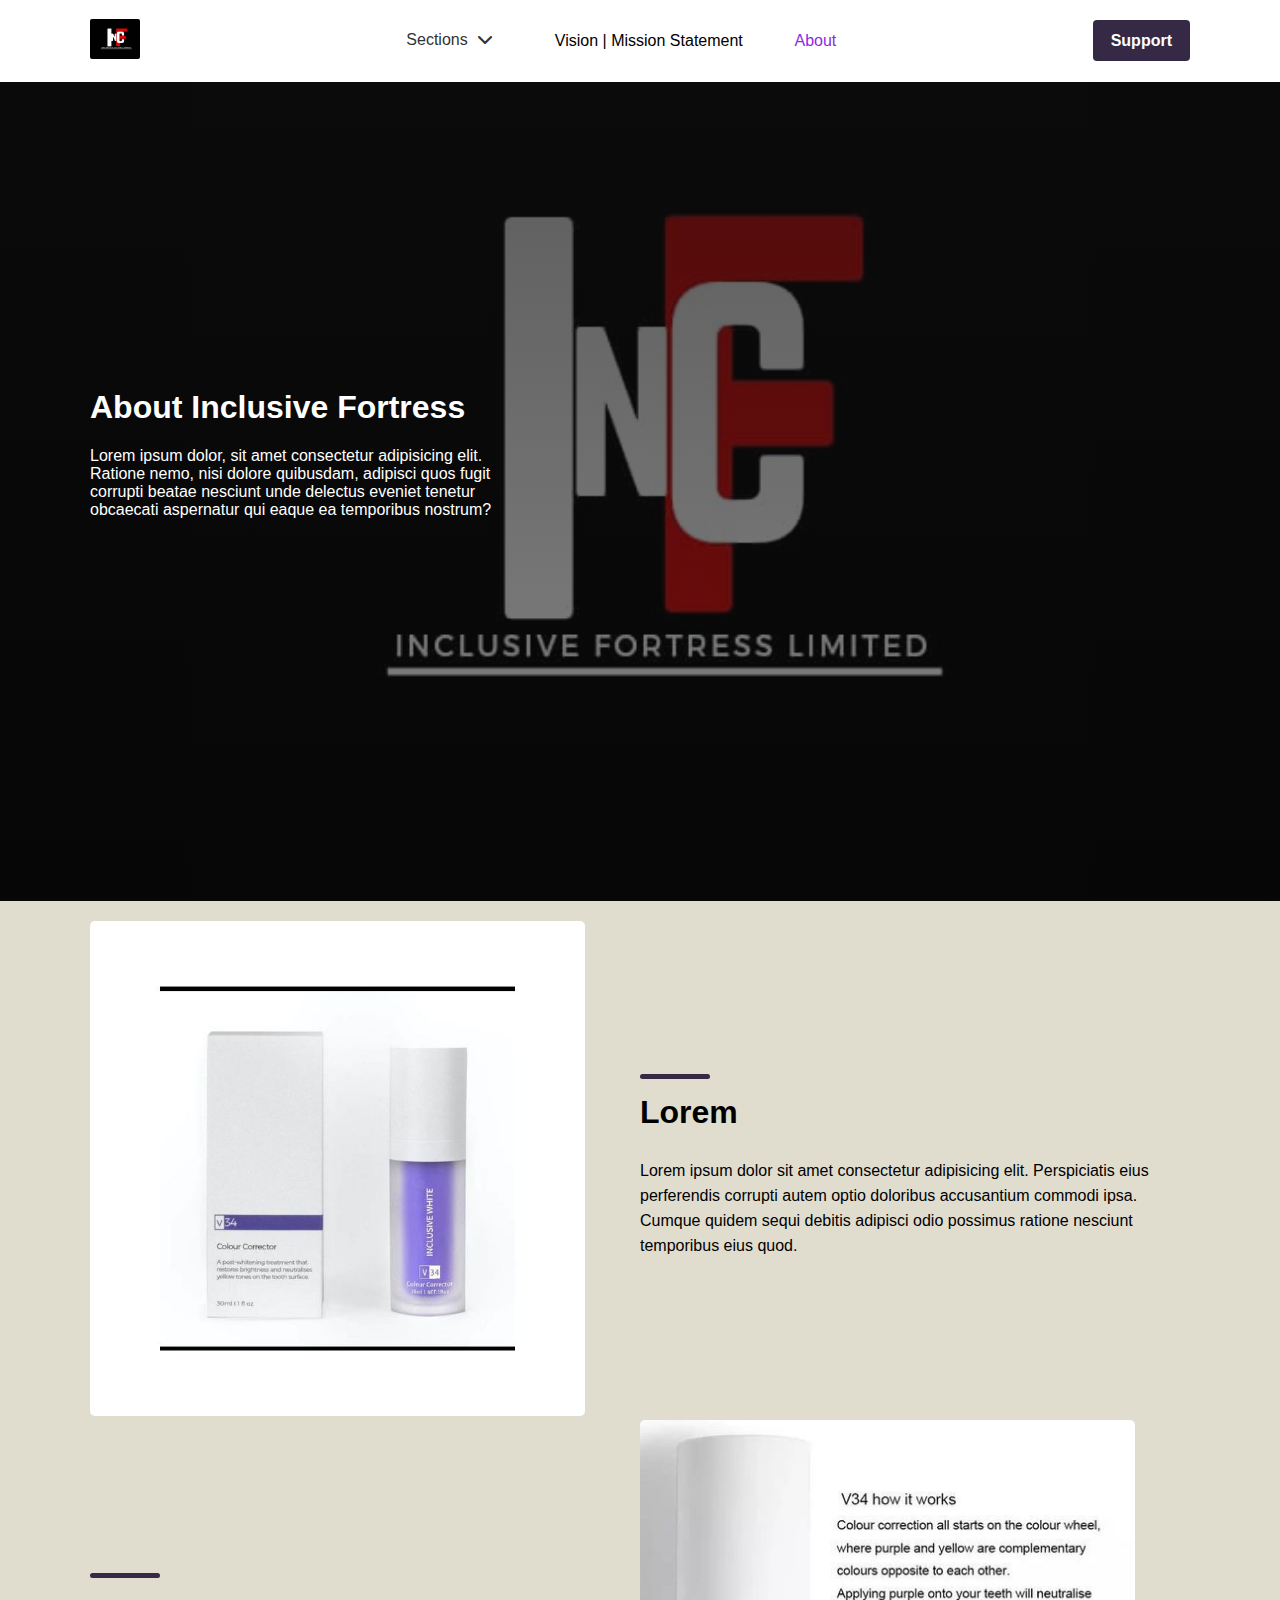
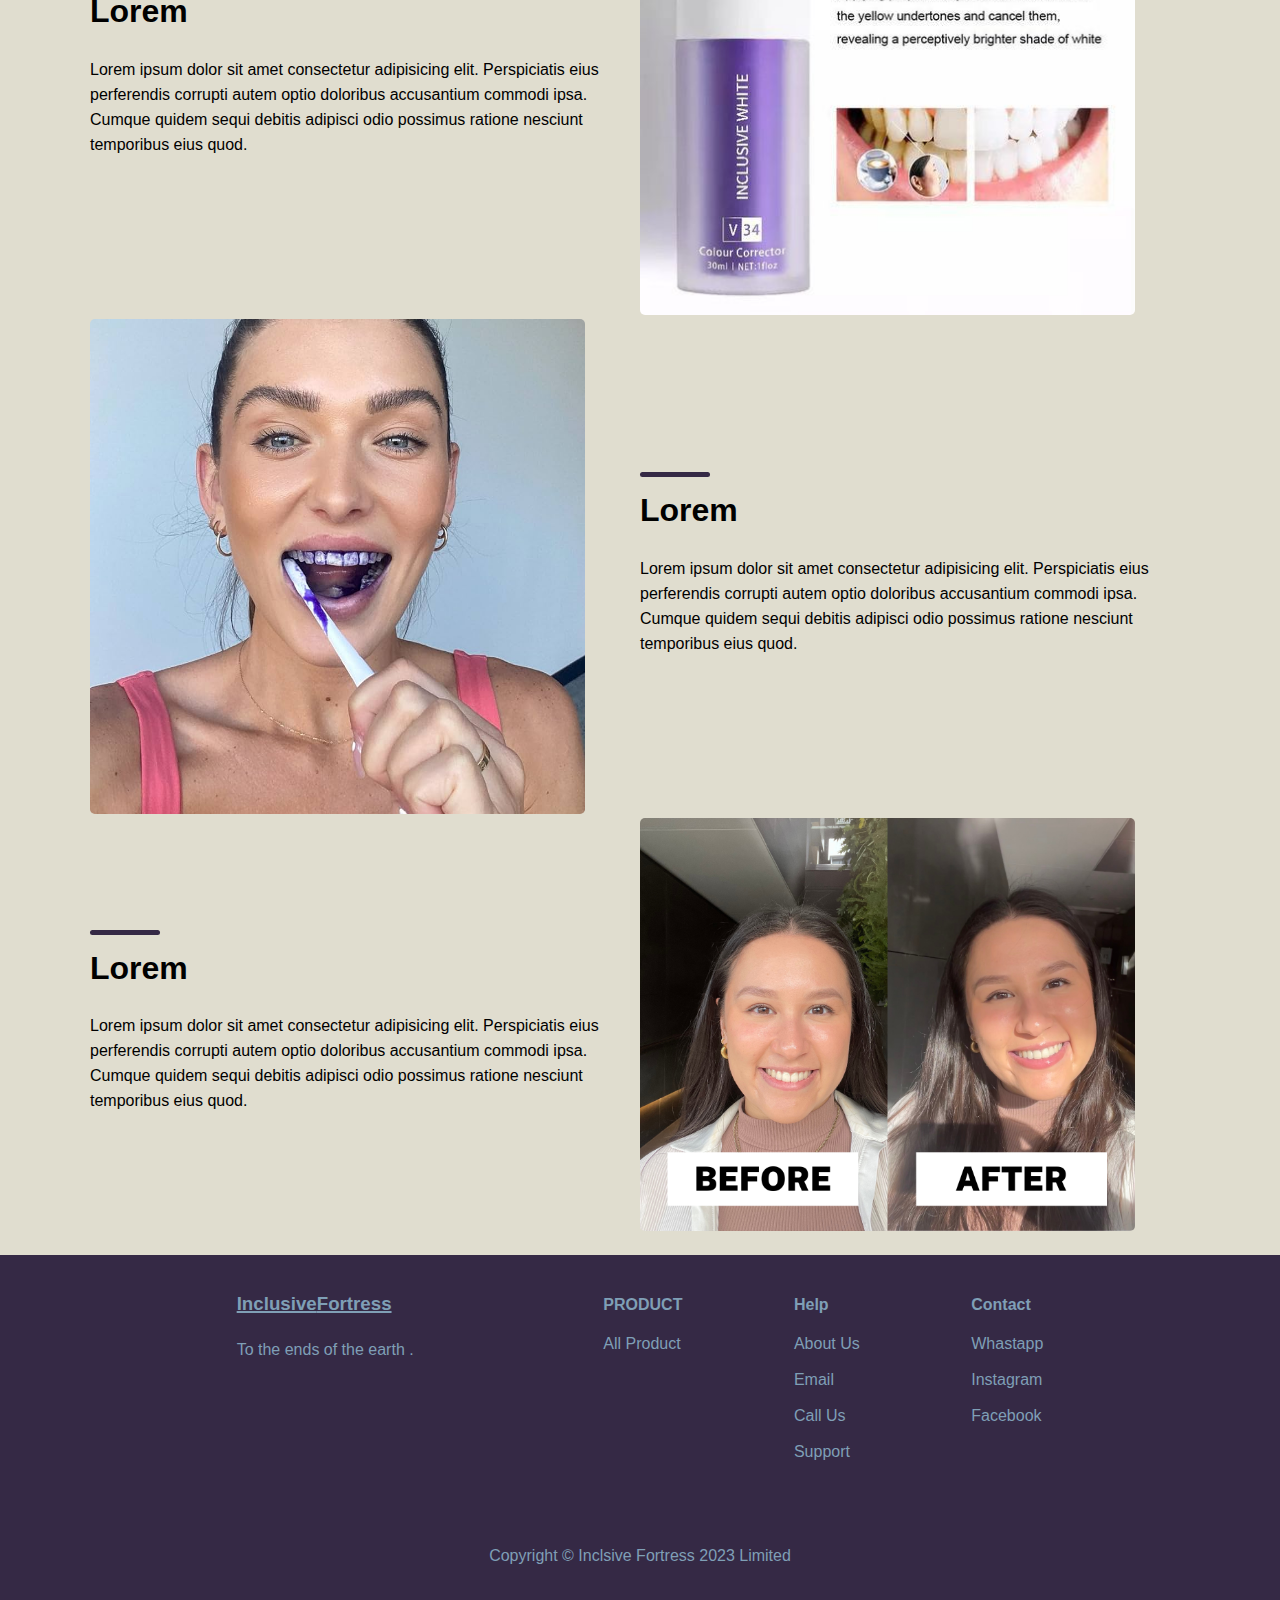
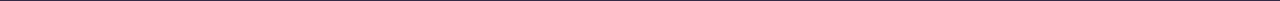
==== commit 11c8f71a: "updated" ====
--- a/about.html
+++ b/about.html
@@ -17,24 +17,34 @@
       <div class="nav max-width">
         <div>
           <a href="./index.html">
-            <img src="./asset/image/0.jpeg" alt="Inclusive fotress" />
+            <img src="./asset/image/inclusive-logo.jpg" alt="Inclusive fotress" />
           </a>
         </div>
         <div class="center-menu">
-          <p><a href="./products.html">Products</a></p>
+          <ul>
+            <li class="dropdown">
+              <a class="dropdown-toggle" href="javascript:void(0);">Sections <i class="fas fa-chevron-down"></i></a>
+              <div class="dropdown-content">
+                <a href="./inclusive-white.html">Inclusive White</a>
+                <a href="./inclusive-air-travel.html">Inclusive Air Travel</a>
+              </div>
+            </li>
+          </ul>
+    
+          <p><a href="./vision.html">Vision | Mission Statement</a></p>
           <p><a href="./about.html" style="color: blueviolet;">About</a></p>
-          <p><a href="./jobs.html">Jobs</a></p>
+    
         </div>
         <div>
           <a href="./support.html" class="support">Support</a>
         </div>
       </div>
     </nav>
-
+    
     <div class="mobile-header">
       <div>
         <a href="./index.html">
-          <img src="./asset/image/0.jpeg" alt="Inclusive fotress" />
+          <img src="./asset/image/inclusive-logo.jpg" alt="Inclusive fotress" />
         </a>
       </div>
       <span class="fa-solid fa-bars bar"></span>
@@ -49,23 +59,34 @@
         <span class="fa-solid fa-x cancel"></span>
       </div>
       <div class="mobile-center-nav">
-        <p><a href="./products.html">Products</a></p>
+        <ul>
+          <li class="mobile-dropdown">
+            <div class="sect">
+              <a class="mobile-dropdown-toggle" href="javascript:void(0);">Sections</a>
+              <i class="fas fa-chevron-down arrow-down"></i>
+            </div>
+            <div class="mobile-dropdown-content">
+              <a href="./inclusive-white.html">Inclusive White</a>
+              <a href="./inclusive-air-travel.html">Inclusive Air Travel</a>
+            </div>
+          </li>
+        </ul>
         <p><a href="./about.html">About</a></p>
-        <p><a href="./jobs.html">Jobs</a></p>
-      </div>
+        <p><a href="./vision.html">Vision And Mission Statement</a></p>
+      </div>
+    
       <div class="mobile-support-btn">
         <a href="./support.html" class="mobile-support">Support</a>
       </div>
     </div>
-  </div>
+    </div>
 
   <div class="border"></div>
   <header class="header heade-about">
     <div class="header-text max-width">
       <div class="text">
         <h1>
-          Lorem ipsum dolor sit amet consectetur adipisicing elit. quaerat
-          atque!
+          About Inclusive Fortress
         </h1>
         <p>
           Lorem ipsum dolor, sit amet consectetur adipisicing elit. Ratione
@@ -73,9 +94,7 @@
           nesciunt unde delectus eveniet tenetur obcaecati aspernatur qui
           eaque ea temporibus nostrum?
         </p>
-        <div class="support-text">
-          <a href="./about.html">Know More</a>
-        </div>
+        
       </div>
     </div>
   </header>
@@ -151,7 +170,7 @@
           <h3>Inclusive</h3>
           <h3 class="color">Fortress</h3>
         </div>
-        <p>Experience a great time enjoying nature and vintage life style.</p>
+        <p>To the ends of the earth .</p>
       </div>
 
       <div class="footer2">
@@ -193,4 +212,6 @@
   <script src="./asset/js/app.js"></script>
 </body>
 
-</html>+  
+</html>
+</html>
--- a/asset/css/style.css
+++ b/asset/css/style.css
@@ -13,6 +13,7 @@
   padding: 0;
   margin: 0;
   font-size: 16px;
+  background-color: #e0ddcf;
 }
 
 a {
@@ -53,6 +54,10 @@
   justify-content: space-between;
   padding: 16px;
   display: none;
+  background-color: white;
+  position: fixed;
+  width: 100%;
+  z-index: 1000;
 }
 
 .mobile-header img {
@@ -66,7 +71,7 @@
 }
 
 .border {
-  border-bottom: 1px solid rgb(228, 222, 222);
+  border-bottom: 1px solid rgb(52, 49, 49);
 }
 
 nav img {
@@ -93,8 +98,40 @@
 }
 
 .mobile-center-nav {
-  text-align: center;
-  line-height: 5;
+  text-align: justify;
+  line-height: 3;
+}
+.mobile-center-nav > * {
+  border-bottom: 1px solid rgb(125, 120, 120);
+}
+
+.mobile-center-nav ul {
+  list-style: none;
+  padding: 0;
+  margin: 0;
+}
+
+.mobile-center-nav ul li a{
+  color: white;
+}
+
+.mobile-dropdown-content{
+  display: flex;
+  flex-direction: column;
+  line-height: 2;
+  display: none;
+  padding-left: 16px;
+  padding-bottom: 6px;
+}
+
+.sect{
+  display: flex;
+  justify-content: space-between;
+  align-items: center;
+}
+
+.sect i{
+  color: white;
 }
 
 .mobile-support-btn {
@@ -107,7 +144,7 @@
 
 .center-menu {
   display: flex;
-  width: 30%;
+  width: 40%;
   justify-content: space-between;
 }
 
@@ -124,28 +161,34 @@
 }
 
 .header {
-  background-image: linear-gradient(rgba(15, 15, 15, 0.7),
-      rgba(13, 13, 14, 0.5)),
-    url(../image/teeth.jpeg);
+  background-image: linear-gradient(
+      rgba(15, 15, 15, 0.7),
+      rgba(13, 13, 14, 0.5)
+    ),
+    url(../image/inclusive-logo.jpg);
   height: 100vh;
   width: 100%;
   background-repeat: no-repeat;
-  background-size: cover;
+  background-color: black;
+  background-size: contain;
   background-position: center;
-  /* margin-top: 80px; */
   display: flex;
   align-items: center;
 }
 
 .header-job {
-  background-image: linear-gradient(rgba(15, 15, 15, 0.7),
-      rgba(13, 13, 14, 0.5)),
+  background-image: linear-gradient(
+      rgba(15, 15, 15, 0.7),
+      rgba(13, 13, 14, 0.5)
+    ),
     url(../image/job-header.webp);
 }
 
 .header-about {
-  background-image: linear-gradient(rgba(15, 15, 15, 0.7),
-      rgba(13, 13, 14, 0.5)),
+  background-image: linear-gradient(
+      rgba(15, 15, 15, 0.7),
+      rgba(13, 13, 14, 0.5)
+    ),
     url(../image/about-us-background.jpg);
 }
 
@@ -157,8 +200,10 @@
 }
 
 .header-support {
-  background-image: linear-gradient(rgba(15, 15, 15, 0.7),
-      rgba(13, 13, 14, 0.5)),
+  background-image: linear-gradient(
+      rgba(15, 15, 15, 0.7),
+      rgba(13, 13, 14, 0.5)
+    ),
     url(../image/contact.jpg);
 }
 
@@ -175,6 +220,54 @@
   width: 100%;
 }
 
+.nav ul {
+  list-style: none;
+  padding: 0;
+  margin: 0;
+}
+
+.nav .dropdown {
+  position: relative;
+  display: inline-block;
+  top: 15px;
+}
+
+.nav .dropdown .dropdown-toggle {
+  text-decoration: none;
+  color: #333;
+  padding: 10px;
+  border-radius: 5px;
+}
+
+.nav .dropdown .dropdown-toggle i {
+  margin-left: 5px;
+}
+
+.nav .dropdown .dropdown-content {
+  display: none;
+  position: absolute;
+  top: 100%;
+  left: 0;
+  background-color: #fff;
+  min-width: 200px;
+  box-shadow: 0px 8px 16px 0px rgba(0, 0, 0, 0.2);
+}
+
+.nav .dropdown .dropdown-content a {
+  display: block;
+  padding: 10px;
+  text-decoration: none;
+  color: #333;
+}
+
+.nav .dropdown:hover .dropdown-content {
+  display: block;
+}
+
+.nav .dropdown.active .dropdown-content {
+  display: block;
+}
+
 @keyframes slide {
   0% {
     transform: translateX(0);
@@ -187,7 +280,6 @@
 }
 
 .why-inclusive {
-  background-color: white;
   padding: 20px;
 }
 
@@ -264,8 +356,10 @@
 
 .deliver-accross-globe {
   /* background-color: #f5ecfd; */
-  background-image: linear-gradient(rgba(15, 15, 15, 0.7),
-      rgba(13, 13, 14, 0.5)),
+  background-image: linear-gradient(
+      rgba(15, 15, 15, 0.7),
+      rgba(13, 13, 14, 0.5)
+    ),
     url(../image/GLOBE.jpg);
   background-position: center;
   background-repeat: no-repeat;
@@ -283,15 +377,16 @@
 
 .text-home {
   margin: auto;
-  background: linear-gradient(rgba(235, 243, 251, 0.3),
-      rgb(235, 243, 251, 0.5));
+  background: linear-gradient(
+    rgba(235, 243, 251, 0.3),
+    rgb(235, 243, 251, 0.5)
+  );
   padding: 13px;
 }
 
 /* footer */
 footer {
   padding: 20px;
-  background-color: darkblue;
   padding: 20px;
   background-color: #352945;
   color: #7f9fb6;
@@ -314,7 +409,7 @@
 }
 
 .footer1 p {
-  line-height: 30px;
+  line-height: 0px;
 }
 
 .footer-home {
@@ -349,15 +444,6 @@
   justify-content: space-between;
 }
 
-img {
-  transition: all 1s ease-in-out;
-}
-
-img:hover {
-  transform: scale(1.1);
-}
-
-
 .social-footer {
   display: flex;
   justify-content: center;
@@ -368,6 +454,102 @@
 
 .social-footer a span {
   color: #ebb583;
+}
+.job {
+  display: flex;
+  flex-direction: column;
+  justify-content: center;
+  padding: 40px;
+}
+
+.no-job {
+  display: flex;
+  align-items: center;
+  justify-content: center;
+  flex-direction: column;
+  margin-top: 50px;
+  color: #352945;
+}
+
+.no-job i {
+  font-size: 30px;
+  color: #352945;
+}
+
+.contact-support {
+  display: flex;
+  flex-direction: row;
+  justify-content: space-between;
+  margin-top: 50px;
+  margin-bottom: 50px;
+}
+
+.box {
+  background-color: white;
+  text-align: black;
+  box-shadow: -6px 17px 30px -16px rgba(112, 104, 104, 1);
+  -webkit-box-shadow: -6px 17px 30px -16px rgba(112, 104, 104, 1);
+  -moz-box-shadow: -6px 17px 30px -16px rgba(112, 104, 104, 1);
+  height: auto;
+  width: 320px;
+  /* line-height: 0; */
+  padding: 12px;
+  border-radius: 6px;
+}
+
+.box i {
+  background-color: #352945;
+  color: white;
+  padding: 16px;
+  border-radius: 50%;
+  font-size: 30px;
+}
+
+.call {
+  display: flex;
+  align-items: center;
+  gap: 2px;
+}
+
+.call a {
+  color: blueviolet;
+}
+
+.email a {
+  color: blueviolet;
+}
+
+.social-icon {
+  display: flex;
+  gap: 6px;
+}
+.social-icon .fa-facebook {
+  background-color: blueviolet;
+  color: white;
+  padding: 4px;
+  font-size: 25px;
+  border-radius: 4px;
+}
+
+.social-icon .fa-instagram {
+  background-color: red;
+  color: white;
+  padding: 4px;
+  font-size: 25px;
+  border-radius: 4px;
+}
+
+.social-icon .fa-whatsapp {
+  background-color: green;
+  color: white;
+  padding: 4px;
+  font-size: 25px;
+  border-radius: 4px;
+}
+
+.support-contact-side {
+  padding-bottom: 20px;
+  padding-top: 20px;
 }
 
 @media (max-width: 991px) {
@@ -438,14 +620,40 @@
     gap: 16px;
   }
 
+  header {
+    margin-top: 50px;
+  }
+
   .header {
     height: auto;
     padding: 6px;
   }
 
   .header-img-product {
-    /* display: none; */
     animation: slide 10s linear infinite;
+  }
+
+  .contact-support {
+    flex-direction: column;
+    margin: auto;
+    gap: 30px;
+  }
+
+  .box {
+    width: 80%;
+    margin: auto;
+  }
+
+  .header-img-product {
+    height: 50vh;
+  }
+
+  .header-text-product {
+    height: 50vh;
+  }
+
+  .header-container {
+    height: auto;
   }
 }
 
@@ -453,4 +661,4 @@
   nav {
     padding: 16px;
   }
-}+}
--- a/asset/css/products.css
+++ b/asset/css/products.css
@@ -21,6 +21,23 @@
   width: 100%;
   height: 100%;
   border-radius: 5px;
+  transition: all;
+  animation: scaleAnimation 2s ease-in-out;
+}
+
+
+@keyframes scaleAnimation {
+  0% {
+    transform: scale(1);
+  }
+
+  50% {
+    transform: scale(1.1);
+  }
+
+  100% {
+    transform: scale(1);
+  }
 }
 
 .product-descr {
@@ -74,7 +91,7 @@
   }
 
   .flex-up {
-gap: 0px;
+    gap: 0px;
   }
 
   .place-order {
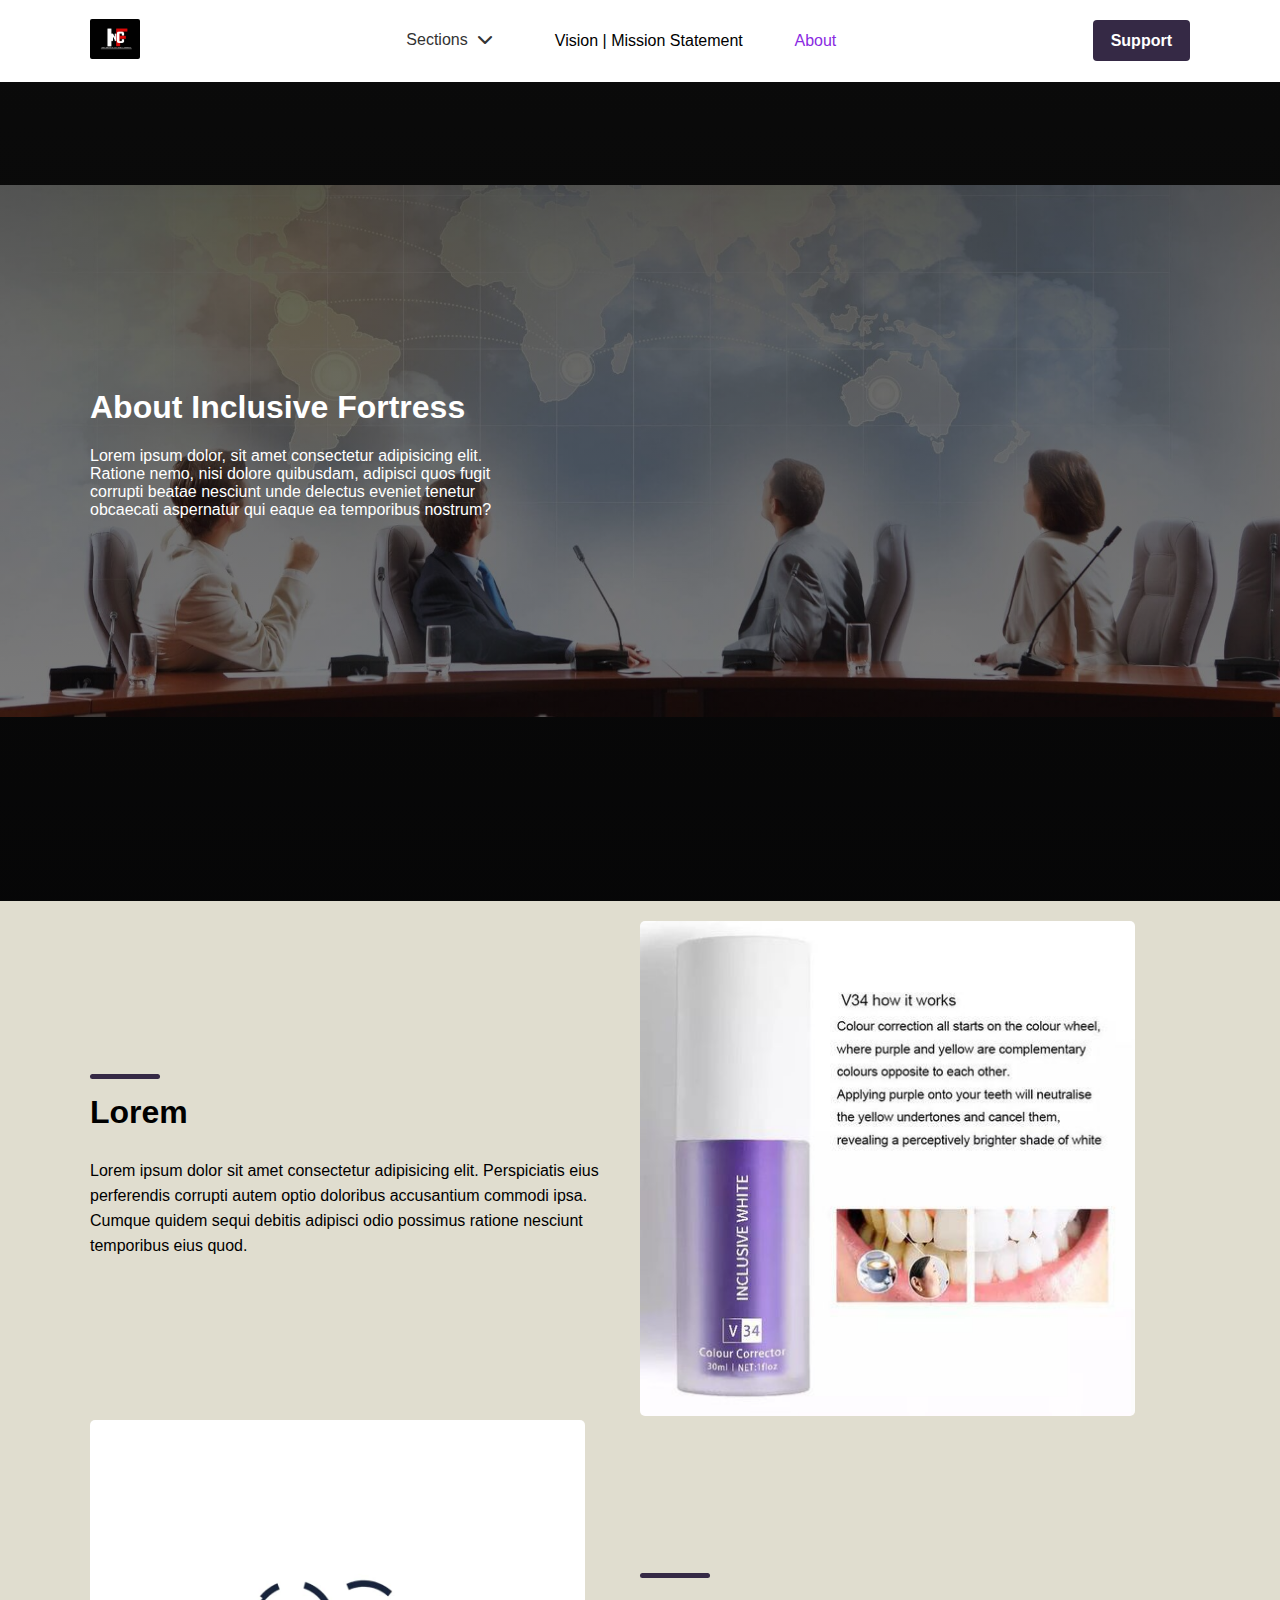
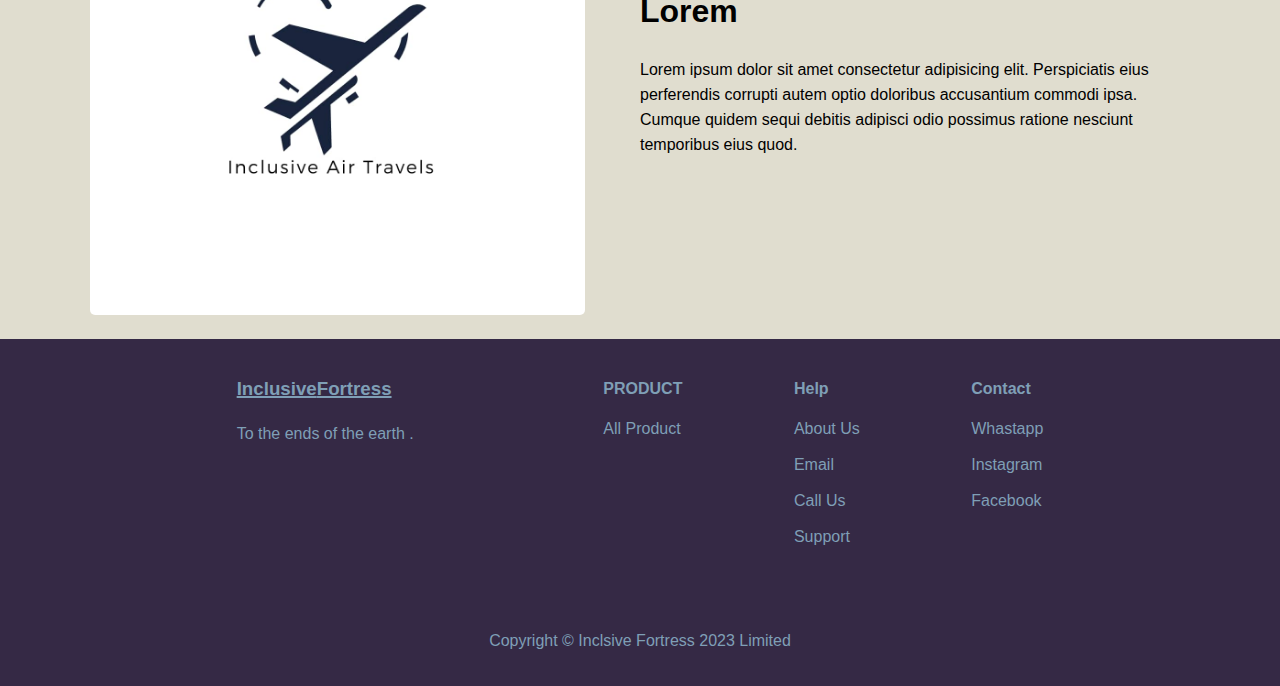
==== commit 07c7b4da: "updated" ====
--- a/about.html
+++ b/about.html
@@ -1,217 +1,196 @@
 <!DOCTYPE html>
 <html lang="en">
 
-<head>
-  <meta charset="UTF-8" />
-  <meta name="viewport" content="width=device-width, initial-scale=1.0" />
-  <title>Inclusive Fortress | About Us</title>
-  <link rel="stylesheet" href="./asset/css/style.css" />
-  <link rel="stylesheet" href="./asset/css/products.css" />
-  <link rel="stylesheet" href="./asset/font/fontawesome-free-6.4.2-web/css/all.css" />
-  <link rel="shortcut icon" href="./asset/image/0.jpeg" type="image/x-icon" />
-</head>
+  <head>
+    <meta charset="UTF-8" />
+    <meta name="viewport" content="width=device-width, initial-scale=1.0" />
+    <title>Inclusive Fortress | About Us</title>
+    <link rel="stylesheet" href="./asset/css/style.css" />
+    <link rel="stylesheet" href="./asset/css/products.css" />
+    <link rel="stylesheet" href="./asset/font/fontawesome-free-6.4.2-web/css/all.css" />
+    <link rel="shortcut icon" href="./asset/image/0.jpeg" type="image/x-icon" />
+  </head>
 
-<body>
-  <div class="all-content">
-    <nav class="">
-      <div class="nav max-width">
+  <body>
+    <div class="all-content">
+      <nav class="">
+        <div class="nav max-width">
+          <div>
+            <a href="./index.html">
+              <img src="./asset/image/inclusive-logo.jpg" alt="Inclusive fotress" />
+            </a>
+          </div>
+          <div class="center-menu">
+            <ul>
+              <li class="dropdown">
+                <a class="dropdown-toggle" href="javascript:void(0);">Sections <i class="fas fa-chevron-down"></i></a>
+                <div class="dropdown-content">
+                  <a href="./inclusive-white.html">Inclusive White</a>
+                  <a href="./inclusive-air-travel.html">Inclusive Air Travel</a>
+                </div>
+              </li>
+            </ul>
+
+            <p><a href="./vision.html">Vision | Mission Statement</a></p>
+            <p><a href="./about.html" style="color: blueviolet;">About</a></p>
+
+          </div>
+          <div>
+            <a href="./support.html" class="support">Support</a>
+          </div>
+        </div>
+      </nav>
+
+      <div class="mobile-header">
         <div>
           <a href="./index.html">
             <img src="./asset/image/inclusive-logo.jpg" alt="Inclusive fotress" />
           </a>
         </div>
-        <div class="center-menu">
+        <span class="fa-solid fa-bars bar"></span>
+      </div>
+      <div class="mobile-nav">
+        <div class="nav-home-cancel">
+          <div>
+            <a href="./index.html">
+              <img src="./asset/image/0.jpeg" alt="Inclusive fotress" />
+            </a>
+          </div>
+          <span class="fa-solid fa-x cancel"></span>
+        </div>
+        <div class="mobile-center-nav">
           <ul>
-            <li class="dropdown">
-              <a class="dropdown-toggle" href="javascript:void(0);">Sections <i class="fas fa-chevron-down"></i></a>
-              <div class="dropdown-content">
+            <li class="mobile-dropdown">
+              <div class="sect">
+                <a class="mobile-dropdown-toggle" href="javascript:void(0);">Sections</a>
+                <i class="fas fa-chevron-down arrow-down"></i>
+              </div>
+              <div class="mobile-dropdown-content">
                 <a href="./inclusive-white.html">Inclusive White</a>
                 <a href="./inclusive-air-travel.html">Inclusive Air Travel</a>
               </div>
             </li>
           </ul>
-    
-          <p><a href="./vision.html">Vision | Mission Statement</a></p>
-          <p><a href="./about.html" style="color: blueviolet;">About</a></p>
-    
+          <p><a href="./vision.html">Vision And Mission Statement</a></p>
+          <p><a href="./about.html">About</a></p>
         </div>
-        <div>
-          <a href="./support.html" class="support">Support</a>
+
+        <div class="mobile-support-btn">
+          <a href="./support.html" class="mobile-support">Support</a>
         </div>
       </div>
-    </nav>
-    
-    <div class="mobile-header">
-      <div>
-        <a href="./index.html">
-          <img src="./asset/image/inclusive-logo.jpg" alt="Inclusive fotress" />
-        </a>
-      </div>
-      <span class="fa-solid fa-bars bar"></span>
-    </div>
-    <div class="mobile-nav">
-      <div class="nav-home-cancel">
-        <div>
-          <a href="./index.html">
-            <img src="./asset/image/0.jpeg" alt="Inclusive fotress" />
-          </a>
-        </div>
-        <span class="fa-solid fa-x cancel"></span>
-      </div>
-      <div class="mobile-center-nav">
-        <ul>
-          <li class="mobile-dropdown">
-            <div class="sect">
-              <a class="mobile-dropdown-toggle" href="javascript:void(0);">Sections</a>
-              <i class="fas fa-chevron-down arrow-down"></i>
-            </div>
-            <div class="mobile-dropdown-content">
-              <a href="./inclusive-white.html">Inclusive White</a>
-              <a href="./inclusive-air-travel.html">Inclusive Air Travel</a>
-            </div>
-          </li>
-        </ul>
-        <p><a href="./about.html">About</a></p>
-        <p><a href="./vision.html">Vision And Mission Statement</a></p>
-      </div>
-    
-      <div class="mobile-support-btn">
-        <a href="./support.html" class="mobile-support">Support</a>
-      </div>
-    </div>
     </div>
 
-  <div class="border"></div>
-  <header class="header heade-about">
-    <div class="header-text max-width">
-      <div class="text">
-        <h1>
-          About Inclusive Fortress
-        </h1>
-        <p>
-          Lorem ipsum dolor, sit amet consectetur adipisicing elit. Ratione
-          nemo, nisi dolore quibusdam, adipisci quos fugit corrupti beatae
-          nesciunt unde delectus eveniet tenetur obcaecati aspernatur qui
-          eaque ea temporibus nostrum?
-        </p>
-        
-      </div>
-    </div>
-  </header>
-
-  </div>
-
-  <main class="product-content-wrapper">
-    <div class="max-width flex-up">
-
-      <section class=" product-content-1">
-        <div class="product-image"><img src="./asset/image/2.jpg" width="100px" height="100px"></div>
-        <div class="product-descr">
-          <div class="product-title-wrapper">
-            <h2 class="product-title">Lorem</h2>
-            <div class="product-div"></div>
-          </div>
-          <p>Lorem ipsum dolor sit amet consectetur adipisicing elit. Perspiciatis eius perferendis corrupti autem optio
-            doloribus accusantium commodi ipsa. Cumque quidem sequi debitis adipisci odio possimus ratione nesciunt
-            temporibus eius quod.</p>
-        </div>
-      </section>
-
-      <section class="product-content-1 change-order">
-        <div class="product-descr">
-          <div class="product-title-wrapper">
-            <h2 class="product-title">Lorem</h2>
-            <div class="product-div"></div>
-          </div>
-          <p>Lorem ipsum dolor sit amet consectetur adipisicing elit. Perspiciatis eius perferendis corrupti autem optio
-            doloribus accusantium commodi ipsa. Cumque quidem sequi debitis adipisci odio possimus ratione nesciunt
-            temporibus eius quod.</p>
-    
-        </div>
-        <div class="product-image"><img src="./asset/image/1.jpg" width="100px" height="100px"></div>
-      </section>
-
-      <section class=" product-content-1">
-        <div class="product-image"><img src="./asset/image/3.jpg" width="100px" height="100px"></div>
-        <div class="product-descr">
-          <div class="product-title-wrapper">
-            <h2 class="product-title">Lorem</h2>
-            <div class="product-div"></div>
-          </div>
-          <p>Lorem ipsum dolor sit amet consectetur adipisicing elit. Perspiciatis eius perferendis corrupti autem optio
-            doloribus accusantium commodi ipsa. Cumque quidem sequi debitis adipisci odio possimus ratione nesciunt
-            temporibus eius quod.</p>
-    
-        </div>
-      </section>
-
-      <section class=" product-content-1 change-order">
-        <div class="product-descr">
-          <div class="product-title-wrapper">
-            <h2 class="product-title">Lorem</h2>
-            <div class="product-div"></div>
-          </div>
-          <p>Lorem ipsum dolor sit amet consectetur adipisicing elit. Perspiciatis eius perferendis corrupti autem optio
-            doloribus accusantium commodi ipsa. Cumque quidem sequi debitis adipisci odio possimus ratione nesciunt
-            temporibus eius quod.</p>
-    
-        </div>
-        <div class="product-image"><img src="./asset/image/4.png" width="100px" height="100px"></div>
-      </section>
-    </div>
-  </main>
-  <!-- footer -->
-
-  <footer>
-
-    <div class="footer max-width">
-      <div class="footer1">
-        <div class="join">
-          <h3>Inclusive</h3>
-          <h3 class="color">Fortress</h3>
-        </div>
-        <p>To the ends of the earth .</p>
-      </div>
-
-      <div class="footer2">
-        <div class="footer-home">
-          <h4>PRODUCT</h4>
-          <a href="./products.html">All Product</a>
+    <div class="border"></div>
+    <header class="header header-about">
+      <div class="header-text max-width">
+        <div class="text">
+          <h1>
+            About Inclusive Fortress
+          </h1>
+          <p>
+            Lorem ipsum dolor, sit amet consectetur adipisicing elit. Ratione
+            nemo, nisi dolore quibusdam, adipisci quos fugit corrupti beatae
+            nesciunt unde delectus eveniet tenetur obcaecati aspernatur qui
+            eaque ea temporibus nostrum?
+          </p>
 
         </div>
-
-        <div class="footer-company">
-          <h4>Help</h4>
-          <a href="./about.html">About Us</a><br>
-          <a href="mailto:inclusivefortress@gmail.com">Email</a>
-          <br>
-          <a href="tel:+2349031594924">Call Us</a>
-          <br>
-          <a href="./support.html">Support</a>
-        </div>
-
-        <div class="footer-help">
-          <h4>Contact</h4>
-          <a href="https://wa.me/+2348026897080">Whastapp</a>
-          <br>
-          <a href="https://www.instagram.com/inclusivefortresslimited">Instagram</a>
-          <br>
-          <a href="https://www.facebook.com/profile.php?id=61550619932590&mibextid=ZbWKwL">Facebook</a>
-          <br>
-        </div>
       </div>
+    </header>
 
     </div>
 
-    <div class="social-footer">
-      <p>Copyright © Inclsive Fortress 2023 Limited</p>
-    </div>
+    <main class="product-content-wrapper">
+      <div class="max-width flex-up">
 
-    </div>
-  </footer>
-  <script src="./asset/js/app.js"></script>
-</body>
+      
 
-  
+        <section class="product-content-1 change-order">
+          <div class="product-descr">
+            <div class="product-title-wrapper">
+              <h2 class="product-title">Lorem</h2>
+              <div class="product-div"></div>
+            </div>
+            <p>Lorem ipsum dolor sit amet consectetur adipisicing elit. Perspiciatis eius perferendis corrupti autem
+              optio
+              doloribus accusantium commodi ipsa. Cumque quidem sequi debitis adipisci odio possimus ratione nesciunt
+              temporibus eius quod.</p>
+
+          </div>
+          <div class="product-image"><img src="./asset/image/1.jpg" width="100px" height="100px"></div>
+        </section>
+
+        <section class=" product-content-1">
+          <div class="product-image"><img src="./asset/image/inclusive-air.jpg" width="100px" height="100px"></div>
+          <div class="product-descr">
+            <div class="product-title-wrapper">
+              <h2 class="product-title">Lorem</h2>
+              <div class="product-div"></div>
+            </div>
+            <p>Lorem ipsum dolor sit amet consectetur adipisicing elit. Perspiciatis eius perferendis corrupti autem
+              optio
+              doloribus accusantium commodi ipsa. Cumque quidem sequi debitis adipisci odio possimus ratione nesciunt
+              temporibus eius quod.</p>
+
+          </div>
+        </section>
+
+      </div>
+    </main>
+    <!-- footer -->
+
+    <footer>
+
+      <div class="footer max-width">
+        <div class="footer1">
+          <div class="join">
+            <h3>Inclusive</h3>
+            <h3 class="color">Fortress</h3>
+          </div>
+          <p>To the ends of the earth .</p>
+        </div>
+
+        <div class="footer2">
+          <div class="footer-home">
+            <h4>PRODUCT</h4>
+            <a href="./products.html">All Product</a>
+
+          </div>
+
+          <div class="footer-company">
+            <h4>Help</h4>
+            <a href="./about.html">About Us</a><br>
+            <a href="mailto:inclusivefortress@gmail.com">Email</a>
+            <br>
+            <a href="tel:+2349031594924">Call Us</a>
+            <br>
+            <a href="./support.html">Support</a>
+          </div>
+
+          <div class="footer-help">
+            <h4>Contact</h4>
+            <a href="https://wa.me/+2348026897080">Whastapp</a>
+            <br>
+            <a href="https://www.instagram.com/inclusivefortresslimited">Instagram</a>
+            <br>
+            <a href="https://www.facebook.com/profile.php?id=61550619932590&mibextid=ZbWKwL">Facebook</a>
+            <br>
+          </div>
+        </div>
+
+      </div>
+
+      <div class="social-footer">
+        <p>Copyright © Inclsive Fortress 2023 Limited</p>
+      </div>
+
+      </div>
+    </footer>
+    <script src="./asset/js/app.js"></script>
+  </body>
+
+
 </html>
-</html>
+
+</html>--- a/asset/css/style.css
+++ b/asset/css/style.css
@@ -111,11 +111,11 @@
   margin: 0;
 }
 
-.mobile-center-nav ul li a{
-  color: white;
-}
-
-.mobile-dropdown-content{
+.mobile-center-nav ul li a {
+  color: white;
+}
+
+.mobile-dropdown-content {
   display: flex;
   flex-direction: column;
   line-height: 2;
@@ -124,13 +124,13 @@
   padding-bottom: 6px;
 }
 
-.sect{
+.sect {
   display: flex;
   justify-content: space-between;
   align-items: center;
 }
 
-.sect i{
+.sect i {
   color: white;
 }
 
@@ -302,6 +302,7 @@
 /*  */
 .header-text {
   color: white;
+  width: 100%;
 }
 
 .text {
@@ -552,6 +553,175 @@
   padding-top: 20px;
 }
 
+/*  */
+.robin {
+  margin-top: 60px;
+  text-align: center;
+}
+
+.happy-clients {
+  text-align: center;
+  line-height: 0.5;
+  margin-top: 90px;
+}
+
+.robin-face img {
+  border-radius: 100%;
+  object-fit: cover;
+}
+
+.robin-stars {
+  color: rgb(232, 160, 26);
+  margin-top: 10px;
+}
+
+.robin-feed {
+  line-height: 0.5;
+}
+
+.john {
+  margin-top: 60px;
+  text-align: center;
+}
+
+.cleint-h1 {
+  text-align: center;
+  margin-top: 30px;
+}
+
+.john-face img {
+  border-radius: 100%;
+  object-fit: cover;
+}
+
+.john-stars {
+  color: rgb(232, 160, 26);
+  margin-top: 10px;
+}
+
+.john-feed {
+  line-height: 0.5;
+}
+
+.smith {
+  margin-top: 60px;
+  text-align: center;
+}
+
+.smith-face img {
+  border-radius: 100%;
+  object-fit: cover;
+}
+
+.smith-stars {
+  color: rgb(232, 160, 26);
+  margin-top: 10px;
+}
+
+.smith-feed {
+  line-height: 0.5;
+}
+
+.customers-star {
+  display: flex;
+  justify-content: center;
+  gap: 40px;
+}
+
+/*  */
+
+/*  */
+
+.about-row {
+  margin-top: 5%;
+  display: flex;
+  justify-content: space-evenly;
+  flex-wrap: wrap;
+  width: 100%;
+}
+
+.about-school-col {
+  flex-basis: 31%;
+  box-shadow: 0 1px 3px rgba(0, 0, 0, 0.12), 0 1px 2px rgba(0, 0, 0, 0.24);
+  border-radius: 10px;
+  margin-bottom: 5%;
+  padding: 20px 12px;
+  box-sizing: border-box;
+  transition: 0.5s;
+  height: auto;
+}
+
+.about-school-col:hover {
+  box-shadow: 0 14px 28px rgba(0, 0, 0, 0.25), 0 10px 10px rgba(0, 0, 0, 0.22);
+  background: rgba(135, 116, 235, 0.5);
+  color: white;
+}
+
+.about-school .about-school-col:hover {
+  box-shadow: 0 14px 28px rgba(0, 0, 0, 0.25), 0 10px 10px rgba(0, 0, 0, 0.22);
+  background: #8774eb;
+  color: white;
+}
+
+.about-school .about-school-col:hover p {
+  color: white;
+}
+
+.about-social {
+  width: 100%;
+  margin: auto;
+  text-align: center;
+  padding-top: 50px;
+}
+
+.about-social-col {
+  flex-basis: 32%;
+  border-radius: 10px;
+  margin-bottom: 30px;
+  position: relative;
+  overflow: hidden;
+}
+
+.about-social-col img {
+  width: 100%;
+  height: 70vh;
+  object-fit: cover;
+  display: block;
+  background-size: contain;
+}
+
+.about-layer {
+  background: transparent;
+  height: 100%;
+  width: 100%;
+  position: absolute;
+  top: 0;
+  left: 0;
+  transition: 0.5s;
+}
+
+.about-layer:hover {
+  background: rgba(135, 116, 235, 0.5);
+}
+
+.about-layer h3 {
+  width: 100%;
+  font-weight: 500;
+  color: #fff;
+  bottom: 0;
+  left: 50%;
+  transform: translateX(-50%);
+  position: absolute;
+  opacity: 0;
+  transition: 0.5s;
+}
+
+.about-layer:hover h3 {
+  bottom: 49%;
+  opacity: 1;
+}
+
+/*  */
 @media (max-width: 991px) {
   .footer1 p {
     text-align: center;
@@ -625,8 +795,9 @@
   }
 
   .header {
-    height: auto;
+    height: 50vh;
     padding: 6px;
+    background-size: cover;
   }
 
   .header-img-product {
@@ -655,6 +826,15 @@
   .header-container {
     height: auto;
   }
+
+  .customers-star {
+    display: flex;
+    flex-direction: column;
+  }
+
+  .about-row{
+    flex-direction: column;
+  }
 }
 
 @media (max-width: 1200px) {
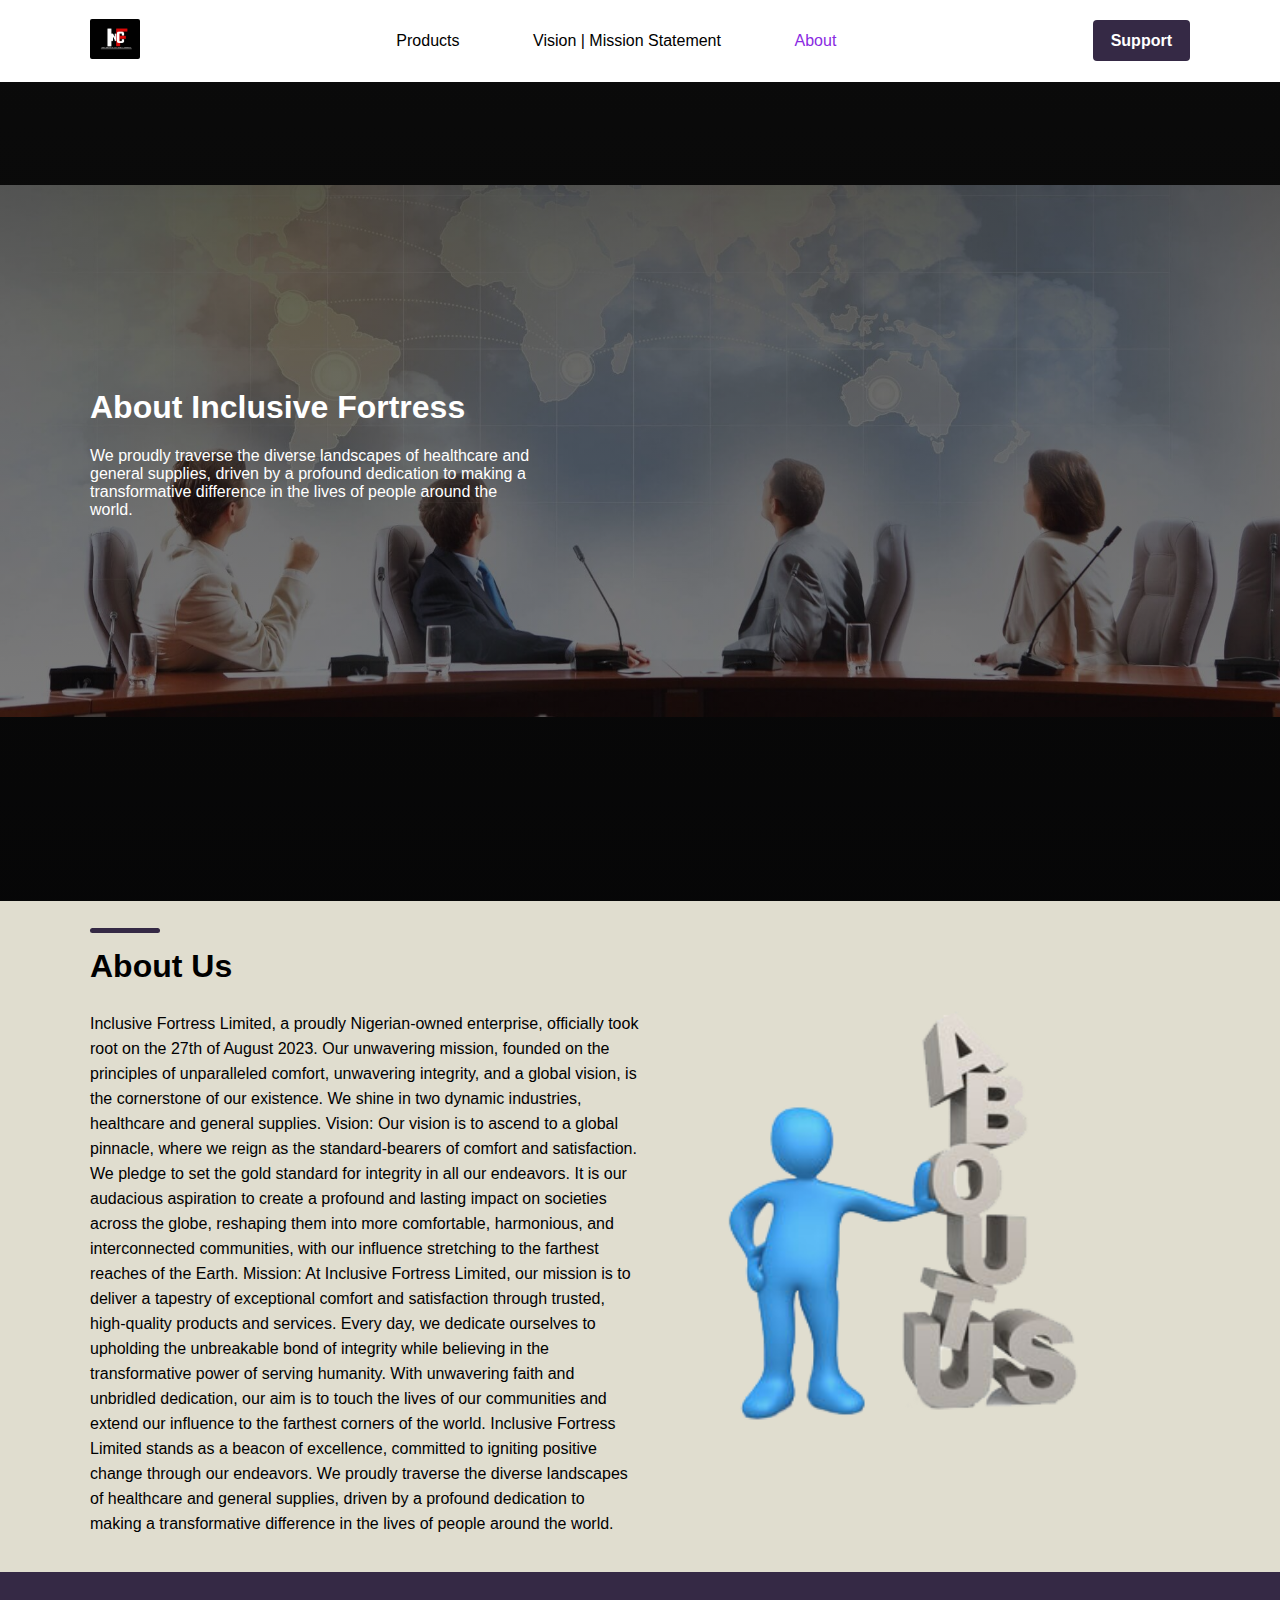
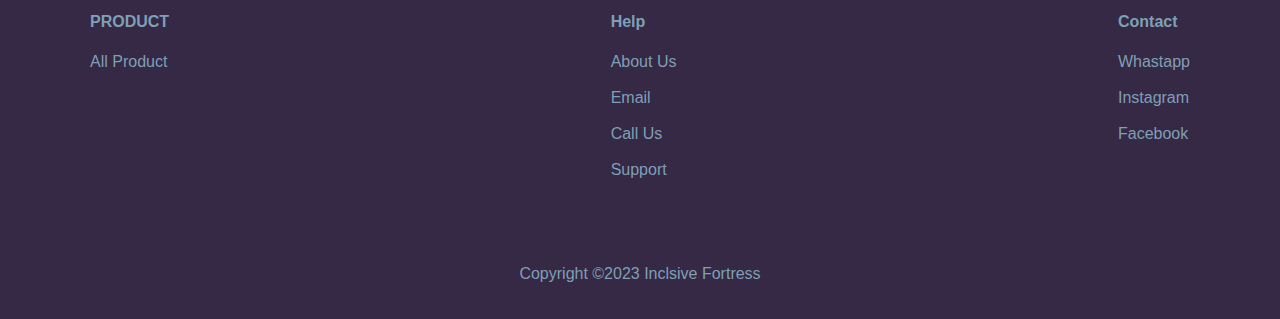
==== commit 951ed08b: "updated" ====
--- a/about.html
+++ b/about.html
@@ -21,16 +21,7 @@
             </a>
           </div>
           <div class="center-menu">
-            <ul>
-              <li class="dropdown">
-                <a class="dropdown-toggle" href="javascript:void(0);">Sections <i class="fas fa-chevron-down"></i></a>
-                <div class="dropdown-content">
-                  <a href="./inclusive-white.html">Inclusive White</a>
-                  <a href="./inclusive-air-travel.html">Inclusive Air Travel</a>
-                </div>
-              </li>
-            </ul>
-
+            <p><a href="./product.html">Products</a></p>
             <p><a href="./vision.html">Vision | Mission Statement</a></p>
             <p><a href="./about.html" style="color: blueviolet;">About</a></p>
 
@@ -59,18 +50,7 @@
           <span class="fa-solid fa-x cancel"></span>
         </div>
         <div class="mobile-center-nav">
-          <ul>
-            <li class="mobile-dropdown">
-              <div class="sect">
-                <a class="mobile-dropdown-toggle" href="javascript:void(0);">Sections</a>
-                <i class="fas fa-chevron-down arrow-down"></i>
-              </div>
-              <div class="mobile-dropdown-content">
-                <a href="./inclusive-white.html">Inclusive White</a>
-                <a href="./inclusive-air-travel.html">Inclusive Air Travel</a>
-              </div>
-            </li>
-          </ul>
+          <p><a href="./product.html">Products</a></p>
           <p><a href="./vision.html">Vision And Mission Statement</a></p>
           <p><a href="./about.html">About</a></p>
         </div>
@@ -89,10 +69,8 @@
             About Inclusive Fortress
           </h1>
           <p>
-            Lorem ipsum dolor, sit amet consectetur adipisicing elit. Ratione
-            nemo, nisi dolore quibusdam, adipisci quos fugit corrupti beatae
-            nesciunt unde delectus eveniet tenetur obcaecati aspernatur qui
-            eaque ea temporibus nostrum?
+          We proudly traverse the diverse landscapes of healthcare and general supplies, driven by a profound dedication to making
+          a transformative difference in the lives of people around the world.
           </p>
 
         </div>
@@ -109,32 +87,34 @@
         <section class="product-content-1 change-order">
           <div class="product-descr">
             <div class="product-title-wrapper">
-              <h2 class="product-title">Lorem</h2>
+              <h2 class="product-title">About Us</h2>
               <div class="product-div"></div>
             </div>
-            <p>Lorem ipsum dolor sit amet consectetur adipisicing elit. Perspiciatis eius perferendis corrupti autem
-              optio
-              doloribus accusantium commodi ipsa. Cumque quidem sequi debitis adipisci odio possimus ratione nesciunt
-              temporibus eius quod.</p>
+            <p>Inclusive Fortress Limited, a proudly Nigerian-owned enterprise, officially took root on the 27th of August 2023. Our
+            unwavering mission, founded on the principles of unparalleled comfort, unwavering integrity, and a global vision, is the
+            cornerstone of our existence. We shine in two dynamic industries, healthcare and general supplies.
+            
+            Vision:
+            Our vision is to ascend to a global pinnacle, where we reign as the standard-bearers of comfort and satisfaction. We
+            pledge to set the gold standard for integrity in all our endeavors. It is our audacious aspiration to create a profound
+            and lasting impact on societies across the globe, reshaping them into more comfortable, harmonious, and interconnected
+            communities, with our influence stretching to the farthest reaches of the Earth.
+            
+            Mission:
+            At Inclusive Fortress Limited, our mission is to deliver a tapestry of exceptional comfort and satisfaction through
+            trusted, high-quality products and services. Every day, we dedicate ourselves to upholding the unbreakable bond of
+            integrity while believing in the transformative power of serving humanity. With unwavering faith and unbridled
+            dedication, our aim is to touch the lives of our communities and extend our influence to the farthest corners of the
+            world.
+            
+            Inclusive Fortress Limited stands as a beacon of excellence, committed to igniting positive change through our
+            endeavors. We proudly traverse the diverse landscapes of healthcare and general supplies, driven by a profound
+            dedication to making a transformative difference in the lives of people around the world.</p>
 
           </div>
-          <div class="product-image"><img src="./asset/image/1.jpg" width="100px" height="100px"></div>
+          <div class="product-image"><img src="./asset/image/about-us-icon-22.png" width="100px" height="100px"></div>
         </section>
 
-        <section class=" product-content-1">
-          <div class="product-image"><img src="./asset/image/inclusive-air.jpg" width="100px" height="100px"></div>
-          <div class="product-descr">
-            <div class="product-title-wrapper">
-              <h2 class="product-title">Lorem</h2>
-              <div class="product-div"></div>
-            </div>
-            <p>Lorem ipsum dolor sit amet consectetur adipisicing elit. Perspiciatis eius perferendis corrupti autem
-              optio
-              doloribus accusantium commodi ipsa. Cumque quidem sequi debitis adipisci odio possimus ratione nesciunt
-              temporibus eius quod.</p>
-
-          </div>
-        </section>
 
       </div>
     </main>
@@ -143,13 +123,7 @@
     <footer>
 
       <div class="footer max-width">
-        <div class="footer1">
-          <div class="join">
-            <h3>Inclusive</h3>
-            <h3 class="color">Fortress</h3>
-          </div>
-          <p>To the ends of the earth .</p>
-        </div>
+        
 
         <div class="footer2">
           <div class="footer-home">
@@ -182,7 +156,7 @@
       </div>
 
       <div class="social-footer">
-        <p>Copyright © Inclsive Fortress 2023 Limited</p>
+        <p>Copyright ©2023 Inclsive Fortress </p>
       </div>
 
       </div>
--- a/asset/css/style.css
+++ b/asset/css/style.css
@@ -181,7 +181,7 @@
       rgba(15, 15, 15, 0.7),
       rgba(13, 13, 14, 0.5)
     ),
-    url(../image/job-header.webp);
+    url(../image/missonandvsion.png);
 }
 
 .header-about {
@@ -299,7 +299,151 @@
   color: white;
 }
 
+.welcome {
+  position: absolute;
+}
+
 /*  */
+
+#main {
+  width: 100%;
+  height: 100vh;
+  background-size: cover;
+  background-position: center;
+  background-repeat: no-repeat;
+  position: relative;
+  margin-top: 60px;
+}
+
+#main .slider {
+  display: flex;
+  align-items: center;
+  position: absolute;
+  left: 50%;
+  transform: translateX(-50%);
+}
+
+#main .slider #next,
+#main .slider #prev {
+  width: 40px;
+  cursor: pointer;
+}
+
+#image-describe {
+  position: absolute;
+  color: white;
+  font-size: 16px;
+  padding: 16px;
+  text-align: center;
+  background-color: rgba(51, 51, 51, 0.5);
+  right: 0;
+  width: 250px;
+}
+
+#main .slider .preview {
+  display: flex;
+  align-items: center;
+  justify-content: center;
+  margin: 0 60px;
+}
+
+#main .slider .preview img {
+  width: 60px;
+  margin: 0 10px;
+  opacity: 0.6;
+  object-fit: cover;
+}
+
+#main .slider .preview .active {
+  display: block;
+  border: 3px solid #fff;
+  width: 200px;
+  height: 200px;
+  border-radius: 50%;
+  opacity: 1;
+}
+
+@media (max-width: 991px) {
+  #main .slider {
+    display: none;
+  }
+
+  #main{
+
+  }
+}
+
+/*  */
+
+.container-sec {
+  position: relative;
+  background: #aad5f6;
+}
+.slide-1-sec {
+  background: url("../image/003.jpeg");
+}
+.slide-2-sec {
+  background: url("../image/004.jpeg");
+}
+.slide-3-sec {
+  background: url("../image/001.jpeg");
+}
+
+.slide-sec {
+  width: 100%;
+  height: 100vh;
+  background-size: cover;
+  background-position: center;
+  position: relative;
+  overflow-x: hidden;
+}
+.caption-sec {
+  background: rgba(0, 0, 0, 0.03);
+  width: 100%;
+  position: absolute;
+  top: 50%;
+  transform: translateY(-50%);
+  padding: 40px 0px;
+}
+.caption-sec h3 {
+  color: #fff;
+  text-align: center;
+  font-size: 50px;
+  padding: 18px;
+}
+.caption-sec p {
+  max-width: 600px;
+  width: 90%;
+  margin: 0px auto;
+  color: #ccc;
+  text-align: center;
+  font-size: 18px;
+  line-height: 1.5em;
+}
+.arrow-sec {
+  position: absolute;
+  top: 50%;
+  transform: translateY(-50%);
+  cursor: pointer;
+  z-index: 100;
+  background: rgba(0, 0, 0, 0.1);
+  border-radius: 50%;
+  transform: background 500ms;
+}
+.arrow-sec img {
+  width: 50px;
+}
+.arrow-sec:hover {
+  background: rgba(0, 0, 0, 0.4);
+}
+.l-sec {
+  left: 0;
+}
+.r-sec {
+  right: 0;
+}
+/*  */
+
 .header-text {
   color: white;
   width: 100%;
@@ -405,10 +549,6 @@
   text-decoration: underline 2px;
 }
 
-.footer1 {
-  width: 20%;
-}
-
 .footer1 p {
   line-height: 0px;
 }
@@ -430,7 +570,7 @@
 
 .footer2 {
   display: flex;
-  width: 40%;
+  width: 100%;
   justify-content: space-between;
 }
 
@@ -687,7 +827,6 @@
   height: 70vh;
   object-fit: cover;
   display: block;
-  background-size: contain;
 }
 
 .about-layer {
@@ -702,6 +841,12 @@
 
 .about-layer:hover {
   background: rgba(135, 116, 235, 0.5);
+}
+
+.click-show {
+  background-color: rgba(53, 41, 69, 0.5);
+  padding: 12px;
+  color: white;
 }
 
 .about-layer h3 {
@@ -795,7 +940,6 @@
   }
 
   .header {
-    height: 50vh;
     padding: 6px;
     background-size: cover;
   }
@@ -832,7 +976,7 @@
     flex-direction: column;
   }
 
-  .about-row{
+  .about-row {
     flex-direction: column;
   }
 }
